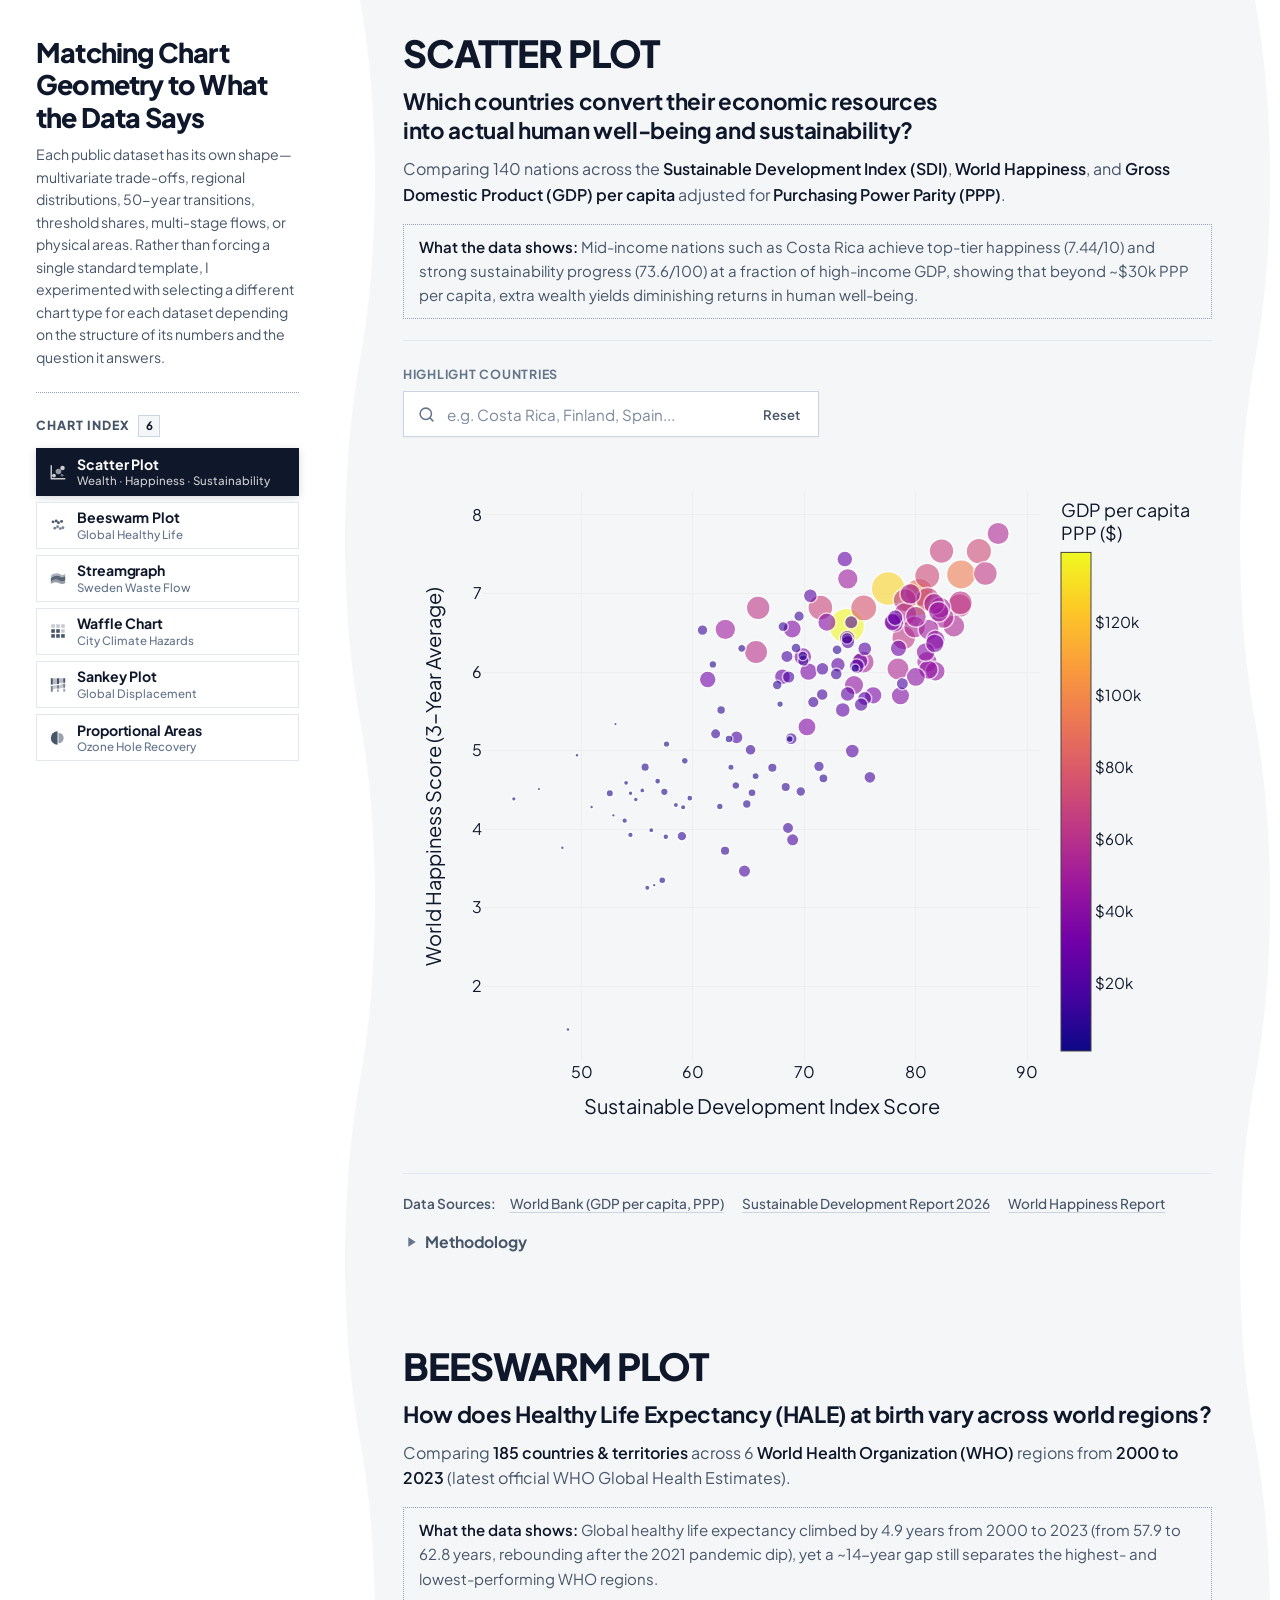
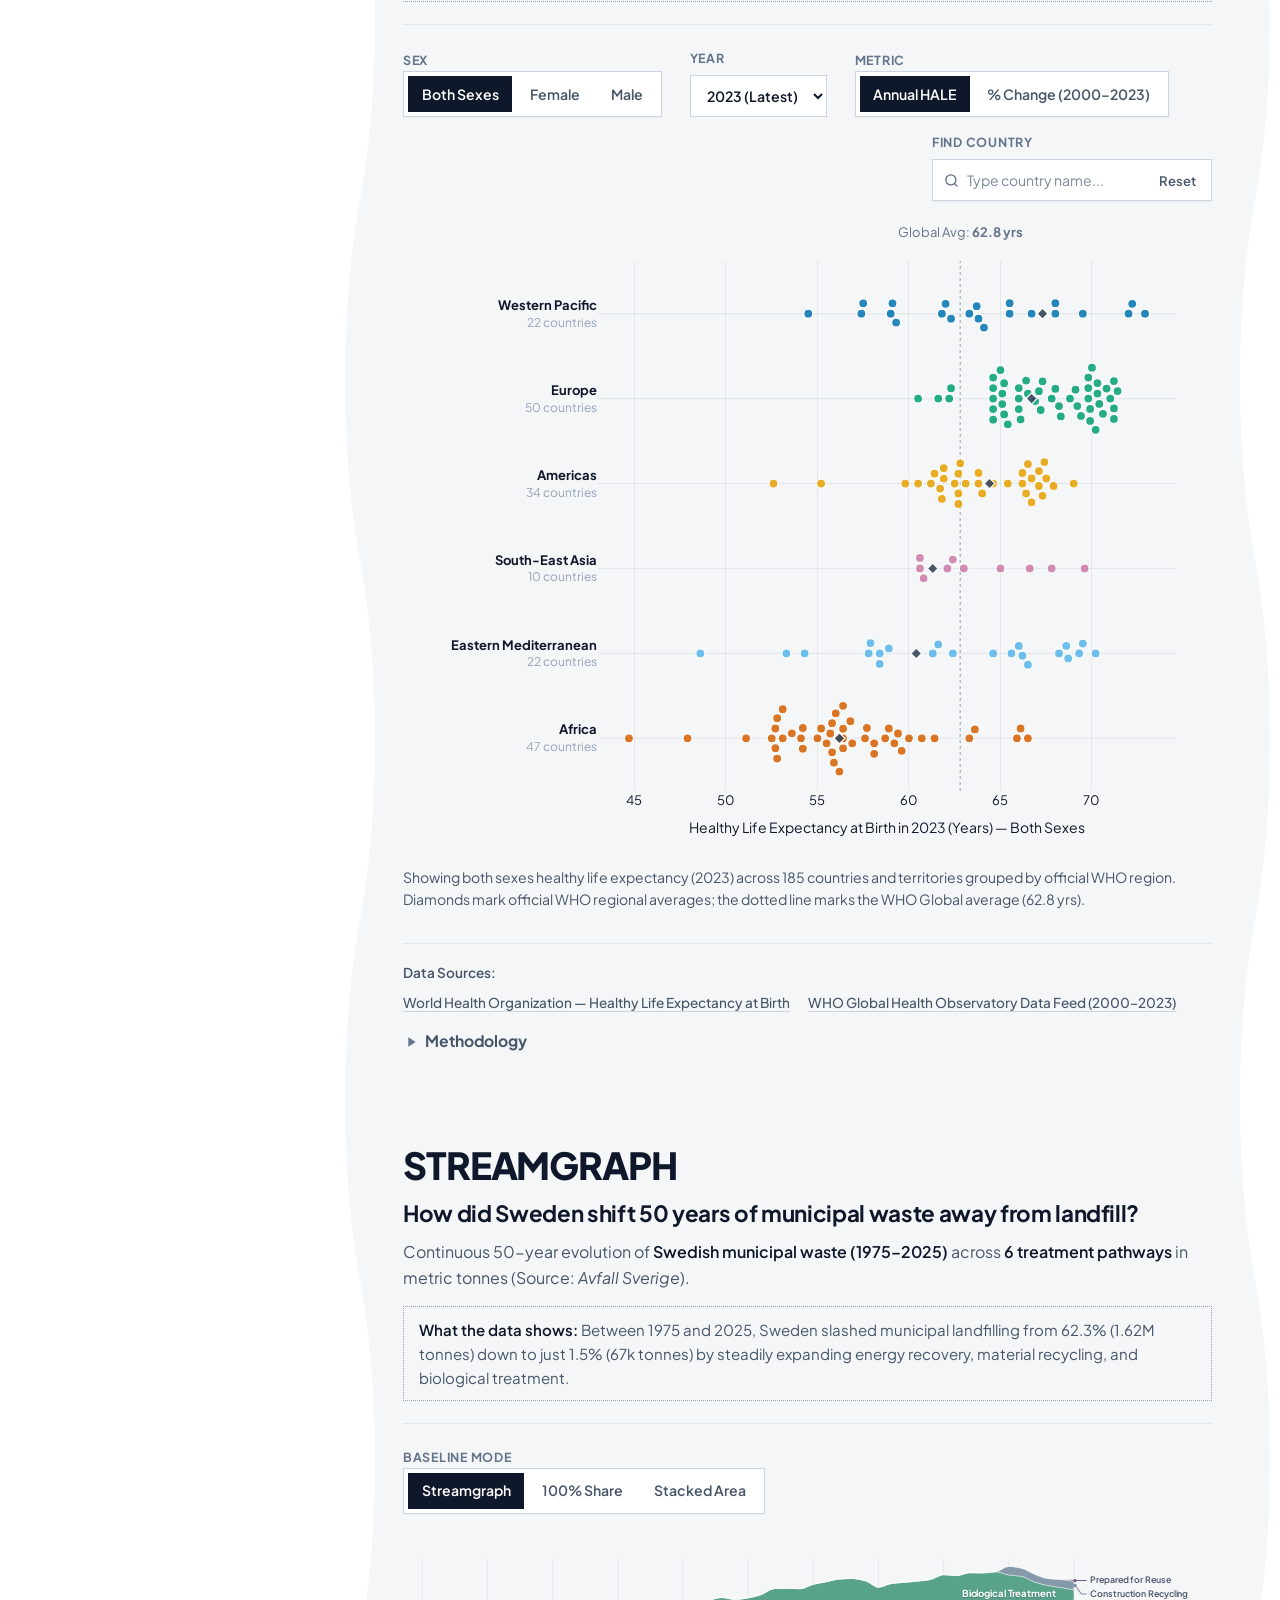
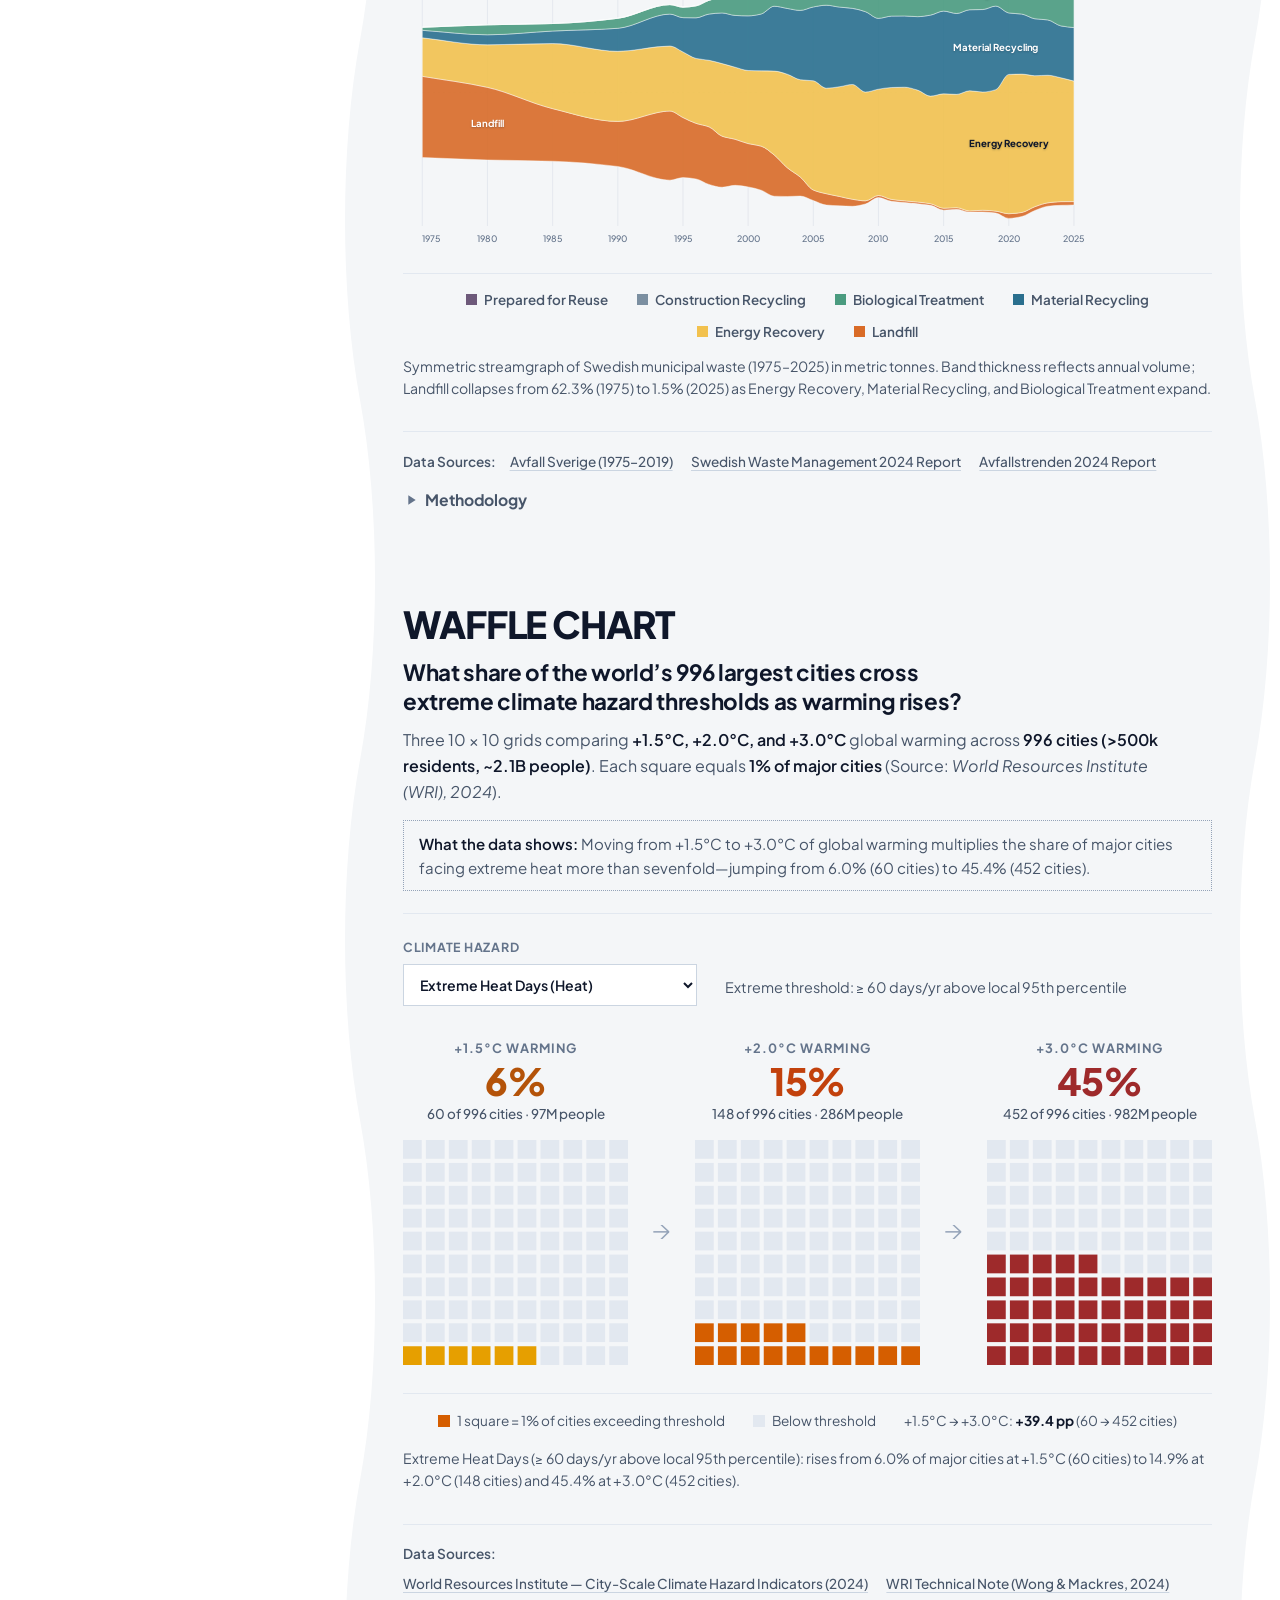
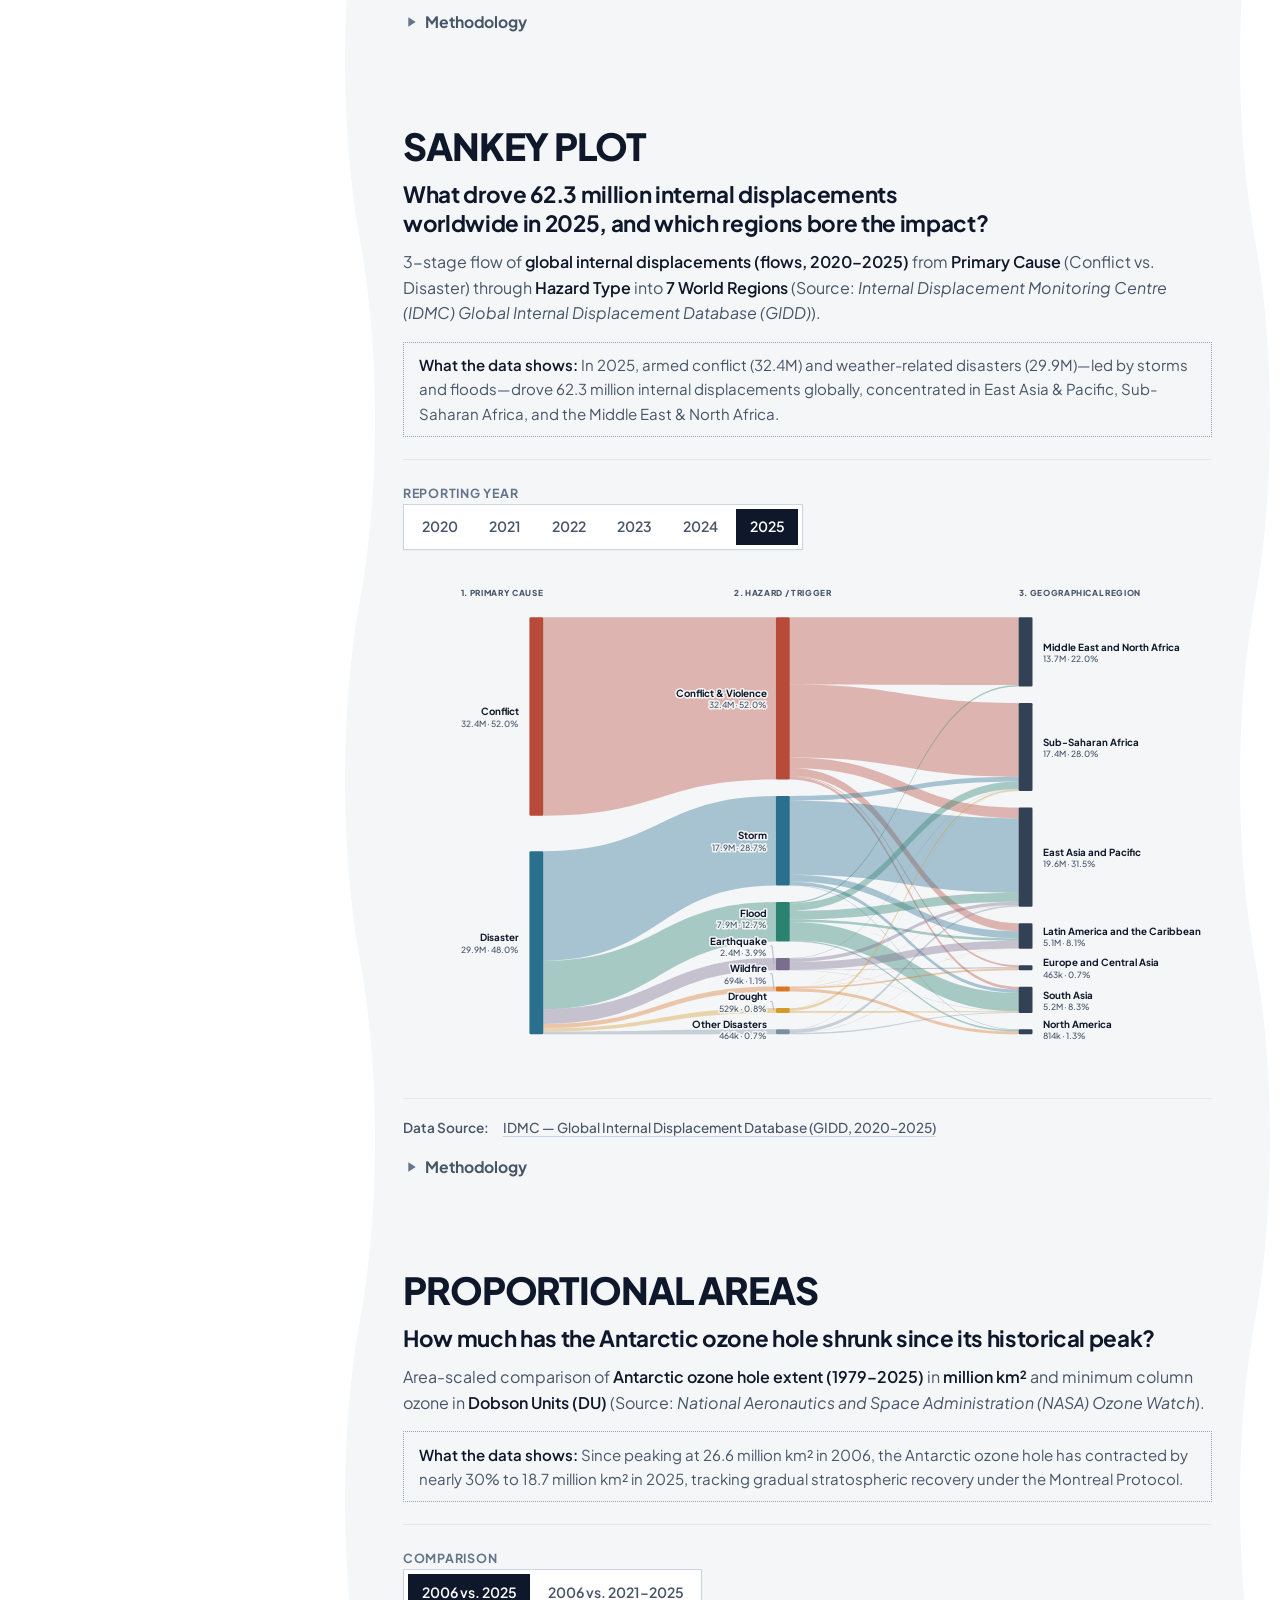
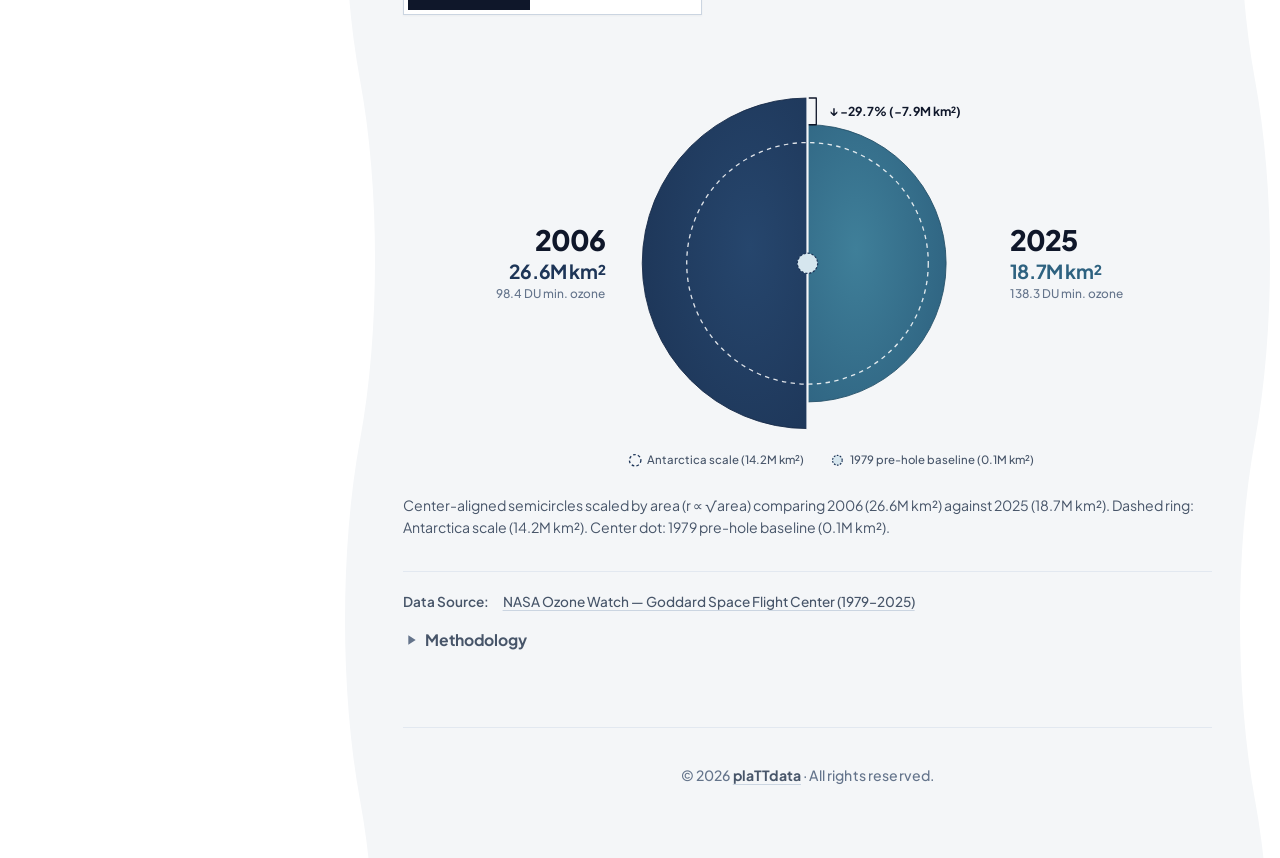
==== index.html @ e02571b3 "feat: move web app to repository root for https://plattdev.github.io/charts/ and add redirect" ====
<!DOCTYPE html>
<html lang="en">
<head>
  <meta charset="UTF-8">
  <meta name="viewport" content="width=device-width, initial-scale=1.0">
  <title>Chart examples · plaTTdata</title>
  <link rel="preconnect" href="https://fonts.googleapis.com">
  <link rel="preconnect" href="https://fonts.gstatic.com" crossorigin>
  <link href="https://fonts.googleapis.com/css2?family=Plus+Jakarta+Sans:wght@400;500;600;700;800&display=swap" rel="stylesheet">
  <link rel="stylesheet" href="styles.css?v=2026">

  <!-- Vendor (required only for Scatter & Beeswarm templates) -->
  <script src="https://cdn.plot.ly/plotly-2.35.2.min.js" defer></script>

  <!-- Shared visualization primitives (required by all 6 chart templates) -->
  <script src="chart-core.js?v=2026" defer></script>

  <!-- Standalone reusable chart templates (keep only the scripts you use) -->
  <script src="scatter.js?v=2026" defer></script>
  <script src="beeswarm.js?v=2026" defer></script>
  <script src="streamgraph.js?v=2026" defer></script>
  <script src="waffle.js?v=2026" defer></script>
  <script src="sankey.js?v=2026" defer></script>
  <script src="ozone.js?v=2026" defer></script>
  <script src="scrollspy.js?v=2026" defer></script>
</head>
<body>
  <div class="page-shell">
    <div class="left-rail">
      <header class="portfolio-header">
        <h1 class="portfolio-title">Matching Chart Geometry to What the Data Says</h1>
        <p class="portfolio-lead">
          Each public dataset has its own shape—multivariate trade-offs, regional distributions, 50-year transitions, threshold shares, multi-stage flows, or physical areas. Rather than forcing a single standard template, I experimented with selecting a different chart type for each dataset depending on the structure of its numbers and the question it answers.
        </p>
      </header>

      <div class="index-bar">
        <div class="index-brand">
          <span class="index-heading">Chart Index</span>
          <span class="index-count" aria-hidden="true">6</span>
        </div>

        <nav class="chart-index-nav" aria-label="Chart types">
          <ol class="chart-index-list">
            <li>
              <a class="chart-index-link" href="#scatter">
                <svg class="chart-index-icon" viewBox="0 0 20 20" width="18" height="18" fill="none" stroke="currentColor" stroke-width="1.6" aria-hidden="true">
                  <circle cx="5.5" cy="14" r="2.1" fill="currentColor" stroke="none"/>
                  <circle cx="10.5" cy="9.5" r="3.1" fill="currentColor" stroke="none" opacity="0.72"/>
                  <circle cx="15" cy="5.5" r="2.5" fill="currentColor" stroke="none"/>
                  <circle cx="14.5" cy="13.5" r="1.4" fill="currentColor" stroke="none" opacity="0.58"/>
                  <path d="M2.5 3v14.5H17.5" stroke-linecap="round" stroke-linejoin="round"/>
                </svg>
                <span class="chart-index-text">
                  <span class="chart-index-name">Scatter Plot</span>
                  <span class="chart-index-meta">Wealth · Happiness · Sustainability</span>
                </span>
              </a>
            </li>
            <li>
              <a class="chart-index-link" href="#beeswarm">
                <svg class="chart-index-icon" viewBox="0 0 20 20" width="18" height="18" fill="currentColor" aria-hidden="true">
                  <circle cx="4.5" cy="6.5" r="1.6"/>
                  <circle cx="8" cy="5.5" r="1.6"/>
                  <circle cx="10.5" cy="7.5" r="1.6"/>
                  <circle cx="14" cy="6" r="1.6"/>
                  <circle cx="6.5" cy="13.5" r="1.6" opacity="0.72"/>
                  <circle cx="9.5" cy="12" r="1.6" opacity="0.72"/>
                  <circle cx="12.5" cy="14" r="1.6" opacity="0.72"/>
                  <circle cx="15.5" cy="13" r="1.6" opacity="0.72"/>
                </svg>
                <span class="chart-index-text">
                  <span class="chart-index-name">Beeswarm Plot</span>
                  <span class="chart-index-meta">Global Healthy Life</span>
                </span>
              </a>
            </li>
            <li>
              <a class="chart-index-link" href="#streamgraph">
                <svg class="chart-index-icon" viewBox="0 0 20 20" width="18" height="18" fill="currentColor" aria-hidden="true">
                  <path d="M2 10.5C5.5 7 9.5 6.5 13 8.5C15.5 10 17 8.5 18 7.5V12.5C16.5 14 14 14.5 11.5 13C8.5 11 5 11.5 2 14Z" opacity="0.9"/>
                  <path d="M2 7.5C5.5 4.5 9.5 4 13 6C15.5 7.5 17 6 18 5V7.5C17 8.5 15.5 10 13 8.5C9.5 6.5 5.5 7 2 10.5Z" opacity="0.45"/>
                  <path d="M2 14C5 11.5 8.5 11 11.5 13C14 14.5 16.5 14 18 12.5V15.5C16 17 13.5 17 11 15.5C8 14 5 14.5 2 16.5Z" opacity="0.58"/>
                </svg>
                <span class="chart-index-text">
                  <span class="chart-index-name">Streamgraph</span>
                  <span class="chart-index-meta">Sweden Waste Flow</span>
                </span>
              </a>
            </li>
            <li>
              <a class="chart-index-link" href="#waffle">
                <svg class="chart-index-icon" viewBox="0 0 20 20" width="18" height="18" fill="currentColor" aria-hidden="true">
                  <rect x="2.5" y="2.5" width="4" height="4" opacity="0.3"/>
                  <rect x="8" y="2.5" width="4" height="4" opacity="0.3"/>
                  <rect x="13.5" y="2.5" width="4" height="4" opacity="0.3"/>
                  <rect x="2.5" y="8" width="4" height="4"/>
                  <rect x="8" y="8" width="4" height="4"/>
                  <rect x="13.5" y="8" width="4" height="4" opacity="0.3"/>
                  <rect x="2.5" y="13.5" width="4" height="4"/>
                  <rect x="8" y="13.5" width="4" height="4"/>
                  <rect x="13.5" y="13.5" width="4" height="4"/>
                </svg>
                <span class="chart-index-text">
                  <span class="chart-index-name">Waffle Chart</span>
                  <span class="chart-index-meta">City Climate Hazards</span>
                </span>
              </a>
            </li>
            <li>
              <a class="chart-index-link" href="#sankey">
                <svg class="chart-index-icon" viewBox="0 0 20 20" width="18" height="18" fill="currentColor" aria-hidden="true">
                  <rect x="2" y="2.5" width="2.2" height="7"/>
                  <rect x="2" y="11" width="2.2" height="6.5" opacity="0.72"/>
                  <rect x="8.9" y="2.5" width="2.2" height="6.5"/>
                  <rect x="8.9" y="10.2" width="2.2" height="3.8" opacity="0.72"/>
                  <rect x="8.9" y="15" width="2.2" height="2.5" opacity="0.5"/>
                  <rect x="15.8" y="2.5" width="2.2" height="5"/>
                  <rect x="15.8" y="8.5" width="2.2" height="4.5" opacity="0.72"/>
                  <rect x="15.8" y="14" width="2.2" height="3.5" opacity="0.5"/>
                  <path d="M4.2 2.5C6.5 2.5 6.5 2.5 8.9 2.5V9C6.5 9 6.5 9.5 4.2 9.5Z" opacity="0.38"/>
                  <path d="M4.2 11C6.5 11 6.5 10.2 8.9 10.2V14C6.5 14 6.5 14.8 4.2 14.8Z" opacity="0.32"/>
                  <path d="M11.1 2.5C13.5 2.5 13.5 2.5 15.8 2.5V7.5C13.5 7.5 13.5 8 11.1 8Z" opacity="0.38"/>
                  <path d="M11.1 10.2C13.5 10.2 13.5 8.5 15.8 8.5V13C13.5 13 13.5 14 11.1 14Z" opacity="0.32"/>
                </svg>
                <span class="chart-index-text">
                  <span class="chart-index-name">Sankey Plot</span>
                  <span class="chart-index-meta">Global Displacement</span>
                </span>
              </a>
            </li>
            <li>
              <a class="chart-index-link" href="#ozone">
                <svg class="chart-index-icon" viewBox="0 0 20 20" width="18" height="18" fill="currentColor" aria-hidden="true">
                  <path d="M9.5 2.5A7.5 7.5 0 0 0 9.5 17.5Z"/>
                  <path d="M10.5 4.2A5.8 5.8 0 0 1 10.5 15.8Z" opacity="0.55"/>
                </svg>
                <span class="chart-index-text">
                  <span class="chart-index-name">Proportional Areas</span>
                  <span class="chart-index-meta">Ozone Hole Recovery</span>
                </span>
              </a>
            </li>
          </ol>
        </nav>
      </div>
    </div>

    <div class="container">
      <main>
      <!-- ====================================================================
           TEMPLATE 1/6: BUBBLE SCATTER PLOT (scatter.js)
           Required DOM IDs: #bubble-plot, #country-filter-form, #country-search,
                             #country-list, #clear-search, #search-status
           ==================================================================== -->
      <section id="scatter" class="chart-section" aria-labelledby="scatter-title" tabindex="-1">
        <header class="section-header">
          <h2 id="scatter-title" class="page-title">SCATTER PLOT</h2>
          <p class="section-question">Which countries convert their economic resources into actual human well-being and sustainability?</p>
          <p class="page-subtitle">
            Comparing 140 nations across the <strong>Sustainable Development Index (SDI)</strong>, <strong>World Happiness</strong>, and <strong>Gross Domestic Product (GDP) per capita</strong> adjusted for <strong>Purchasing Power Parity (PPP)</strong>.
          </p>
          <p class="dataset-takeaway">
            <strong>What the data shows:</strong> Mid-income nations such as Costa Rica achieve top-tier happiness (7.44/10) and strong sustainability progress (73.6/100) at a fraction of high-income GDP, showing that beyond ~$30k PPP per capita, extra wealth yields diminishing returns in human well-being.
          </p>
        </header>

        <div class="chart-controls">
          <search class="control-group search-spotlight-area">
            <label for="country-search" class="control-legend">Highlight Countries</label>
            <form id="country-filter-form" class="filter-form" action="." method="GET">
              <div class="search-input-group">
                <span class="search-icon-slot" aria-hidden="true">
                  <svg width="17" height="17" viewBox="0 0 24 24" fill="none" stroke="currentColor" stroke-width="2.2" stroke-linecap="round" stroke-linejoin="round">
                    <circle cx="11" cy="11" r="8"></circle>
                    <line x1="21" y1="21" x2="16.65" y2="16.65"></line>
                  </svg>
                </span>
                <input
                  id="country-search"
                  name="countries"
                  class="search-input"
                  type="search"
                  list="country-list"
                  placeholder="e.g. Costa Rica, Finland, Spain..."
                  autocorrect="off"
                  autocapitalize="off"
                  spellcheck="false"
                  enterkeyhint="search"
                >
                <datalist id="country-list"></datalist>
                <button id="clear-search" class="btn-reset" type="button" aria-label="Reset highlight filter">
                  Reset
                </button>
              </div>
              <p id="search-status" class="visually-hidden" aria-live="polite"></p>
            </form>
          </search>
        </div>

        <figure class="viz-figure">
          <div
            id="bubble-plot"
            class="chart-canvas"
            role="img"
            aria-label="Bubble plot with Sustainable Development Index on the X-axis, World Happiness Score on the Y-axis, and bubble area and color proportional to Gross Domestic Product per capita adjusted for Purchasing Power Parity"
          ></div>
        </figure>

        <div class="chart-disclosures">
          <div class="sources-bar">
            <strong>Data Sources:</strong>
            <ul class="sources-list">
              <li>
                <a href="https://data.worldbank.org/indicator/NY.GDP.PCAP.CD" target="_blank" rel="noopener noreferrer">
                  World Bank (GDP per capita, PPP)
                </a>
              </li>
              <li>
                <a href="https://dashboards.sdgindex.org/downloads/" target="_blank" rel="noopener noreferrer">
                  Sustainable Development Report 2026
                </a>
              </li>
              <li>
                <a href="https://www.worldhappiness.report/data-sharing/" target="_blank" rel="noopener noreferrer">
                  World Happiness Report
                </a>
              </li>
            </ul>
          </div>

          <details class="notion-toggle">
            <summary class="notion-toggle-summary">
              <svg class="notion-toggle-triangle" viewBox="0 0 24 24" width="18" height="18" fill="currentColor" aria-hidden="true">
                <path d="M8 5v14l11-7z"/>
              </svg>
              <span class="section-heading">Methodology</span>
            </summary>

            <div class="notion-toggle-content">
              <div class="editorial-notes">
                <p>
                  Records are harmonized across 140 countries with complete coverage in all three international datasets. Subjective well-being uses the <em>World Happiness Report</em> Cantril ladder 3-year rolling average (2022–2024) to reduce annual survey sampling noise; sustainability uses the normalized <em>Sustainable Development Report</em> index across all 17 United Nations Sustainable Development Goals (UN SDGs); and economic output uses the latest available World Bank GDP per capita adjusted for PPP in constant 2021 international dollars, with marker radii scaled by square root (<code>r ∝ √GDP</code>) so circle area remains proportional to wealth.
                </p>
              </div>
            </div>
          </details>
        </div>
      </section>

      <!-- ====================================================================
           TEMPLATE 2/6: GROUPED BEESWARM PLOT (beeswarm.js)
           Required DOM IDs: #beeswarm-plot, #beeswarm-year-group, #beeswarm-year,
                             #beeswarm-filter-form, #beeswarm-search, #beeswarm-country-list,
                             #beeswarm-clear-search, #beeswarm-caption, #beeswarm-status
           ==================================================================== -->
      <section id="beeswarm" class="chart-section" aria-labelledby="beeswarm-title" tabindex="-1">
        <header class="section-header">
          <h2 id="beeswarm-title" class="page-title">BEESWARM PLOT</h2>
          <p class="section-question">
            How does Healthy Life Expectancy (HALE) at birth vary across world regions?
          </p>
          <p class="page-subtitle">
            Comparing <strong>185 countries &amp; territories</strong> across 6 <strong>World Health Organization (WHO)</strong> regions from <strong>2000 to 2023</strong> (latest official WHO Global Health Estimates).
          </p>
          <p class="dataset-takeaway">
            <strong>What the data shows:</strong> Global healthy life expectancy climbed by 4.9 years from 2000 to 2023 (from 57.9 to 62.8 years, rebounding after the 2021 pandemic dip), yet a ~14-year gap still separates the highest- and lowest-performing WHO regions.
          </p>
        </header>

        <div class="chart-controls">
          <fieldset class="control-group">
            <legend class="control-legend">Sex</legend>
            <div class="segmented-control">
              <label class="segmented-option">
                <input type="radio" name="hale-sex" value="total" checked>
                <span>Both Sexes</span>
              </label>
              <label class="segmented-option">
                <input type="radio" name="hale-sex" value="female">
                <span>Female</span>
              </label>
              <label class="segmented-option">
                <input type="radio" name="hale-sex" value="male">
                <span>Male</span>
              </label>
            </div>
          </fieldset>

          <div id="beeswarm-year-group" class="control-group">
            <label for="beeswarm-year" class="control-legend">Year</label>
            <select id="beeswarm-year" class="chart-select"></select>
          </div>

          <fieldset class="control-group">
            <legend class="control-legend">Metric</legend>
            <div class="segmented-control">
              <label class="segmented-option">
                <input type="radio" name="hale-metric" value="year" checked>
                <span>Annual HALE</span>
              </label>
              <label class="segmented-option">
                <input type="radio" name="hale-metric" value="pct">
                <span>% Change (2000–2023)</span>
              </label>
            </div>
          </fieldset>

          <div class="control-group beeswarm-search-group">
            <label for="beeswarm-search" class="control-legend">Find Country</label>
            <form id="beeswarm-filter-form" class="filter-form" action="." method="GET">
              <div class="search-input-group">
                <span class="search-icon-slot" aria-hidden="true">
                  <svg width="15" height="15" viewBox="0 0 24 24" fill="none" stroke="currentColor" stroke-width="2.2" stroke-linecap="round" stroke-linejoin="round">
                    <circle cx="11" cy="11" r="8"></circle>
                    <line x1="21" y1="21" x2="16.65" y2="16.65"></line>
                  </svg>
                </span>
                <input
                  id="beeswarm-search"
                  name="hale-countries"
                  class="search-input"
                  type="search"
                  list="beeswarm-country-list"
                  placeholder="Type country name..."
                  autocorrect="off"
                  autocapitalize="off"
                  spellcheck="false"
                  enterkeyhint="search"
                >
                <datalist id="beeswarm-country-list"></datalist>
                <button id="beeswarm-clear-search" class="btn-reset" type="button" aria-label="Reset beeswarm highlight filter">
                  Reset
                </button>
              </div>
            </form>
          </div>
        </div>

        <figure class="viz-figure">
          <div
            id="beeswarm-plot"
            class="chart-canvas chart-canvas--beeswarm"
            role="img"
            aria-label="Beeswarm plot of Healthy Life Expectancy at birth grouped across 6 World Health Organization regions"
            aria-describedby="beeswarm-caption"
          ></div>
          <figcaption id="beeswarm-caption" class="viz-caption">
            Showing both sexes healthy life expectancy (2023) across 185 countries and territories grouped by official WHO region. Diamonds mark regional averages; the dotted line marks the WHO Global average.
          </figcaption>
        </figure>

        <p id="beeswarm-status" class="visually-hidden" aria-live="polite"></p>

        <div class="chart-disclosures">
          <div class="sources-bar">
            <strong>Data Sources:</strong>
            <ul class="sources-list">
              <li>
                <a href="https://data.who.int/indicators/i/C64284D" target="_blank" rel="noopener noreferrer">
                  World Health Organization — Healthy Life Expectancy at Birth
                </a>
              </li>
              <li>
                <a href="https://ghoapi.azureedge.net/api/WHOSIS_000002" target="_blank" rel="noopener noreferrer">
                  WHO Global Health Observatory Data Feed (2000–2023)
                </a>
              </li>
            </ul>
          </div>

          <details class="notion-toggle">
            <summary class="notion-toggle-summary">
              <svg class="notion-toggle-triangle" viewBox="0 0 24 24" width="18" height="18" fill="currentColor" aria-hidden="true">
                <path d="M8 5v14l11-7z"/>
              </svg>
              <span class="section-heading">Methodology</span>
            </summary>

            <div class="notion-toggle-content">
              <div class="editorial-notes">
                <p>
                  HALE at birth is estimated via the WHO Global Health Estimates Sullivan method, combining standard abridged life tables with age- and sex-specific disability prevalence weights from the Global Burden of Disease study across 185 member states (2000–2023). Regional diamonds reflect official WHO population-weighted aggregates, while country dots retain exact values and resolve density collisions via deterministic circle-tangent packing.
                </p>
              </div>
            </div>
          </details>
        </div>
      </section>

      <!-- ====================================================================
           TEMPLATE 3/6: MONOTONE CUBIC STREAMGRAPH (streamgraph.js)
           Required DOM IDs: #streamgraph-plot, #streamgraph-caption,
                             #streamgraph-status
           ==================================================================== -->
      <section id="streamgraph" class="chart-section" aria-labelledby="streamgraph-title" tabindex="-1">
        <header class="section-header">
          <h2 id="streamgraph-title" class="page-title">STREAMGRAPH</h2>
          <p class="section-question">
            How did Sweden shift 50 years of municipal waste away from landfill?
          </p>
          <p class="page-subtitle">
            Continuous 50-year evolution of <strong>Swedish municipal waste (1975–2025)</strong> across <strong>6 treatment pathways</strong> in metric tonnes (Source: <cite>Avfall Sverige</cite>).
          </p>
          <p class="dataset-takeaway">
            <strong>What the data shows:</strong> Between 1975 and 2025, Sweden slashed municipal landfilling from 62.3% (1.62M tonnes) down to just 1.5% (67k tonnes) by steadily expanding energy recovery, material recycling, and biological treatment.
          </p>
        </header>

        <div class="chart-controls">
          <fieldset class="control-group">
            <legend class="control-legend">Baseline Mode</legend>
            <div class="segmented-control">
              <label class="segmented-option">
                <input type="radio" name="stream-mode" value="stream" checked>
                <span>Streamgraph</span>
              </label>
              <label class="segmented-option">
                <input type="radio" name="stream-mode" value="share">
                <span>100% Share</span>
              </label>
              <label class="segmented-option">
                <input type="radio" name="stream-mode" value="area">
                <span>Stacked Area</span>
              </label>
            </div>
          </fieldset>
        </div>

        <figure class="viz-figure">
          <div id="streamgraph-plot" class="streamgraph-canvas"></div>
          <figcaption id="streamgraph-caption" class="viz-caption">
            Symmetric streamgraph of Swedish municipal waste (1975–2025) in metric tonnes. Band thickness reflects annual volume; Landfill collapses from 62.3% (1975) to 1.5% (2025) as Energy Recovery, Material Recycling, and Biological Treatment expand.
          </figcaption>
        </figure>

        <p id="streamgraph-status" class="visually-hidden" aria-live="polite"></p>

        <div class="chart-disclosures">
          <div class="sources-bar">
            <strong>Data Sources:</strong>
            <ul class="sources-list">
              <li>
                <a href="https://www.avfallsverige.se/in-english/" target="_blank" rel="noopener noreferrer">
                  Avfall Sverige (1975–2019)
                </a>
              </li>
              <li>
                <a href="https://www.avfallsverige.se/media/ca2fijue/swedish-waste-management-2024.pdf" target="_blank" rel="noopener noreferrer">
                  Swedish Waste Management 2024 Report
                </a>
              </li>
              <li>
                <a href="https://www.avfallsverige.se/media/bigjrvsu/avfallstrenden_a4_2024.pdf" target="_blank" rel="noopener noreferrer">
                  Avfallstrenden 2024 Report
                </a>
              </li>
            </ul>
          </div>

          <details class="notion-toggle">
            <summary class="notion-toggle-summary">
              <svg class="notion-toggle-triangle" viewBox="0 0 24 24" width="18" height="18" fill="currentColor" aria-hidden="true">
                <path d="M8 5v14l11-7z"/>
              </svg>
              <span class="section-heading">Methodology</span>
            </summary>

            <div class="notion-toggle-content">
              <div class="editorial-notes">
                <p>
                  Historical records from <em>Avfall Sverige</em> (1975–2025) are harmonized in metric tonnes across six standardized municipal waste treatment categories, combining five-year benchmark intervals prior to 1995 with annual series thereafter. Stacked series are computed under centered silhouette, 100% proportional, or zero-baseline geometry and interpolated with Fritsch–Carlson monotone cubic splines to prevent artificial curve overshoots between observations.
                </p>
              </div>
            </div>
          </details>
        </div>
      </section>

      <!-- ====================================================================
           TEMPLATE 4/6: MULTI-SCENARIO 10x10 WAFFLE CHART (waffle.js)
           Required DOM IDs: #waffle-plot, #waffle-hazard-select,
                             #waffle-threshold-note, #waffle-caption,
                             #waffle-status
           ==================================================================== -->
      <section id="waffle" class="chart-section" aria-labelledby="waffle-title" tabindex="-1">
        <header class="section-header">
          <h2 id="waffle-title" class="page-title">WAFFLE CHART</h2>
          <p class="section-question">
            What share of the world’s 996 largest cities cross extreme climate hazard thresholds as warming rises?
          </p>
          <p class="page-subtitle">
            Three 10 × 10 grids comparing <strong>+1.5°C, +2.0°C, and +3.0°C</strong> global warming across <strong>996 cities (&gt;500k residents, ~2.1B people)</strong>. Each square equals <strong>1% of major cities</strong> (Source: <cite>World Resources Institute (WRI), 2024</cite>).
          </p>
          <p class="dataset-takeaway">
            <strong>What the data shows:</strong> Moving from +1.5°C to +3.0°C of global warming multiplies the share of major cities facing extreme heat more than sevenfold—jumping from 6.0% (60 cities) to 45.4% (452 cities).
          </p>
        </header>

        <div class="chart-controls">
          <div class="control-group">
            <label for="waffle-hazard-select" class="control-legend">Climate Hazard</label>
            <select id="waffle-hazard-select" class="chart-select"></select>
          </div>
          <p id="waffle-threshold-note" class="waffle-threshold-note">
            Extreme threshold: ≥ 60 days/yr above local 95th percentile
          </p>
        </div>

        <figure class="viz-figure">
          <div id="waffle-plot" class="waffle-canvas"></div>
          <figcaption id="waffle-caption" class="viz-caption">
            Extreme Heat Days (≥ 60 days/yr above local 95th percentile): rises from 6.0% of major cities at +1.5°C (60 cities) to 14.9% at +2.0°C (148 cities) and 45.4% at +3.0°C (452 cities).
          </figcaption>
        </figure>

        <p id="waffle-status" class="visually-hidden" aria-live="polite"></p>

        <div class="chart-disclosures">
          <div class="sources-bar">
            <strong>Data Sources:</strong>
            <ul class="sources-list">
              <li>
                <a href="https://datasets.wri.org/dataset/city-scale-climate-hazard-indicators-warming-scenarios" target="_blank" rel="noopener noreferrer">
                  World Resources Institute — City-Scale Climate Hazard Indicators (2024)
                </a>
              </li>
              <li>
                <a href="https://doi.org/10.46830/writn.23.00154" target="_blank" rel="noopener noreferrer">
                  WRI Technical Note (Wong &amp; Mackres, 2024)
                </a>
              </li>
            </ul>
          </div>

          <details class="notion-toggle">
            <summary class="notion-toggle-summary">
              <svg class="notion-toggle-triangle" viewBox="0 0 24 24" width="18" height="18" fill="currentColor" aria-hidden="true">
                <path d="M8 5v14l11-7z"/>
              </svg>
              <span class="section-heading">Methodology</span>
            </summary>

            <div class="notion-toggle-content">
              <div class="editorial-notes">
                <p>
                  Covers all 996 urban centers exceeding 500,000 inhabitants in the Global Human Settlement Layer (GHSL) Urban Centre Database. Following WRI’s Technical Note methodology, indicator projections use each city’s top-ranked bias-adjusted model from the National Aeronautics and Space Administration Earth Exchange Global Daily Downscaled Projections for the Coupled Model Intercomparison Project Phase 6 (NEX-GDDP-CMIP6, <code>model_rank = 1</code>), calibrated against the European Centre for Medium-Range Weather Forecasts Reanalysis v5 (ERA5), evaluated over 10-year windows centered on +1.5°C, +2.0°C, and +3.0°C above preindustrial (1880–1900) temperatures.
                </p>
              </div>
            </div>
          </details>
        </div>
      </section>

      <!-- ====================================================================
           TEMPLATE 5/6: 3-STAGE BARYCENTER SANKEY DIAGRAM (sankey.js)
           Required DOM IDs: #sankey-plot, #sankey-status
           ==================================================================== -->
      <section id="sankey" class="chart-section" aria-labelledby="sankey-title" tabindex="-1">
        <header class="section-header">
          <h2 id="sankey-title" class="page-title">SANKEY PLOT</h2>
          <p class="section-question">
            What drove 62.3 million internal displacements worldwide in 2025, and which regions bore the impact?
          </p>
          <p class="page-subtitle">
            3-stage flow of <strong>global internal displacements (flows, 2020–2025)</strong> from <strong>Primary Cause</strong> (Conflict vs. Disaster) through <strong>Hazard Type</strong> into <strong>7 World Regions</strong> (Source: <cite>Internal Displacement Monitoring Centre (IDMC) Global Internal Displacement Database (GIDD)</cite>).
          </p>
          <p class="dataset-takeaway">
            <strong>What the data shows:</strong> In 2025, armed conflict (32.4M) and weather-related disasters (29.9M)—led by storms and floods—drove 62.3 million internal displacements globally, concentrated in East Asia &amp; Pacific, Sub-Saharan Africa, and the Middle East &amp; North Africa.
          </p>
        </header>

        <div class="chart-controls">
          <fieldset class="control-group">
            <legend class="control-legend">Reporting Year</legend>
            <div class="segmented-control">
              <label class="segmented-option">
                <input type="radio" name="sankey-year" value="2020">
                <span>2020</span>
              </label>
              <label class="segmented-option">
                <input type="radio" name="sankey-year" value="2021">
                <span>2021</span>
              </label>
              <label class="segmented-option">
                <input type="radio" name="sankey-year" value="2022">
                <span>2022</span>
              </label>
              <label class="segmented-option">
                <input type="radio" name="sankey-year" value="2023">
                <span>2023</span>
              </label>
              <label class="segmented-option">
                <input type="radio" name="sankey-year" value="2024">
                <span>2024</span>
              </label>
              <label class="segmented-option">
                <input type="radio" name="sankey-year" value="2025" checked>
                <span>2025</span>
              </label>
            </div>
          </fieldset>
        </div>

        <figure class="viz-figure">
          <div id="sankey-plot" class="sankey-canvas"></div>
        </figure>

        <p id="sankey-status" class="visually-hidden" aria-live="polite"></p>

        <div class="chart-disclosures">
          <div class="sources-bar">
            <strong>Data Source:</strong>
            <ul class="sources-list">
              <li>
                <a href="https://www.internal-displacement.org/database/displacement-data/" target="_blank" rel="noopener noreferrer">
                  IDMC — Global Internal Displacement Database (GIDD, 2020–2025)
                </a>
              </li>
            </ul>
          </div>

          <details class="notion-toggle">
            <summary class="notion-toggle-summary">
              <svg class="notion-toggle-triangle" viewBox="0 0 24 24" width="18" height="18" fill="currentColor" aria-hidden="true">
                <path d="M8 5v14l11-7z"/>
              </svg>
              <span class="section-heading">Methodology</span>
            </summary>

            <div class="notion-toggle-content">
              <div class="editorial-notes">
                <p>
                  Aggregates annual event-level <em>internal displacement flows</em> (movements recorded January 1 – December 31) from the IDMC GIDD rather than year-end Internally Displaced Persons (IDP) stocks, preserving event attribution to specific triggers. Conflict records without a natural hazard code are mapped to an explicit Stage 2 <em>Conflict &amp; Violence</em> node to conserve 100% of volume across all three stages; minor natural triggers beyond the top five hazards are grouped into <em>Other Disasters</em>; and Stage 3 destination regions are ordered by weighted source barycenter to minimize ribbon crossings.
                </p>
              </div>
            </div>
          </details>
        </div>
      </section>

      <!-- ====================================================================
           TEMPLATE 6/6: PROPORTIONAL AREAS SEMICIRCLES (ozone.js)
           Required DOM IDs: #ozone-plot, #ozone-caption, #ozone-status
           ==================================================================== -->
      <section id="ozone" class="chart-section" aria-labelledby="ozone-title" tabindex="-1">
        <header class="section-header">
          <h2 id="ozone-title" class="page-title">PROPORTIONAL AREAS</h2>
          <p class="section-question">
            How much has the Antarctic ozone hole shrunk since its historical peak?
          </p>
          <p class="page-subtitle">
            Area-scaled comparison of <strong>Antarctic ozone hole extent (1979–2025)</strong> in <strong>million km²</strong> and minimum column ozone in <strong>Dobson Units (DU)</strong> (Source: <cite>National Aeronautics and Space Administration (NASA) Ozone Watch</cite>).
          </p>
          <p class="dataset-takeaway">
            <strong>What the data shows:</strong> Since peaking at 26.6 million km² in 2006, the Antarctic ozone hole has contracted by nearly 30% to 18.7 million km² in 2025, tracking gradual stratospheric recovery under the Montreal Protocol.
          </p>
        </header>

        <div class="chart-controls">
          <fieldset class="control-group">
            <legend class="control-legend">Comparison</legend>
            <div class="segmented-control">
              <label class="segmented-option">
                <input type="radio" name="ozone-mode" value="peak-vs-2025" checked>
                <span>2006 vs. 2025</span>
              </label>
              <label class="segmented-option">
                <input type="radio" name="ozone-mode" value="peak-vs-5yr">
                <span>2006 vs. 2021–2025</span>
              </label>
            </div>
          </fieldset>
        </div>

        <figure class="viz-figure">
          <div id="ozone-plot" class="ozone-canvas"></div>
          <figcaption id="ozone-caption" class="viz-caption">
            Center-aligned semicircles scaled by area (r ∝ √area) comparing 2006 (26.6M km²) against 2025 (18.7M km²). Dashed ring: Antarctica (14.2M km²). Center dot: 1979 pre-hole baseline (0.1M km²).
          </figcaption>
        </figure>

        <p id="ozone-status" class="visually-hidden" aria-live="polite"></p>

        <div class="chart-disclosures">
          <div class="sources-bar">
            <strong>Data Source:</strong>
            <ul class="sources-list">
              <li>
                <a href="https://ozonewatch.gsfc.nasa.gov/" target="_blank" rel="noopener noreferrer">
                  NASA Ozone Watch — Goddard Space Flight Center (1979–2025)
                </a>
              </li>
            </ul>
          </div>

          <details class="notion-toggle">
            <summary class="notion-toggle-summary">
              <svg class="notion-toggle-triangle" viewBox="0 0 24 24" width="18" height="18" fill="currentColor" aria-hidden="true">
                <path d="M8 5v14l11-7z"/>
              </svg>
              <span class="section-heading">Methodology</span>
            </summary>

            <div class="notion-toggle-content">
              <div class="editorial-notes">
                <p>
                  Annual values derive from NASA Goddard Space Flight Center satellite total-column ozone observations across the Total Ozone Mapping Spectrometer (TOMS), Ozone Monitoring Instrument (OMI), and Ozone Mapping and Profiler Suite (OMPS) missions (1979–2025). Following NASA Ozone Watch seasonal windows, annual hole extent averages daily areas falling below <code>220 DU</code> between September 7 and October 13, while minimum column ozone averages daily lows from September 21 to October 16. Semicircle radii are computed as <code>r = R<sub>max</sub> × √(A / A<sub>max</sub>)</code> so rendered surface area scales linearly with square kilometers.
                </p>
              </div>
            </div>
          </details>
        </div>
      </section>
    </main>

    <footer class="site-footer">
      <p class="site-footer-copyright">
        © 2026 <a href="https://portfolio-plattdata.vercel.app/" target="_blank" rel="noopener noreferrer" class="site-footer-link"><strong>plaTTdata</strong></a> · All rights reserved.
      </p>
    </footer>
    </div>
  </div>
</body>
</html>
---- styles.css ----
/* ============================================================================
 * plaTTdata — Reusable Open-Data Visualization Stylesheet (Nov 2026)
 * Organized with explicit CSS Cascade Layers (@layer) so individual chart
 * templates can be copied cleanly into future projects without specificity wars.
 * ============================================================================ */

@layer tokens, reset, layout, components, charts, utilities;

/* --------------------------------------------------------------------------
 * 1. Design Tokens
 * -------------------------------------------------------------------------- */
@layer tokens {
  :root {
    --bg-page: #ffffff;
    --surface-gray: #f4f6f8;
    --text: #0f172a;
    --text-secondary: #475569;
    --muted: #64748b;
    --border: #cbd5e1;
    --border-subtle: #e2e8f0;
    --border-dotted: #94a3b8;
    --focus-ring: #334155;
    --font-sans: "National 2", "National", "Plus Jakarta Sans", system-ui, -apple-system, BlinkMacSystemFont, "Segoe UI", Roboto, sans-serif;
  }
}

/* --------------------------------------------------------------------------
 * 2. Reset & Base Typography
 * -------------------------------------------------------------------------- */
@layer reset {
  *,
  *::before,
  *::after {
    box-sizing: border-box;
  }

  @media (prefers-reduced-motion: no-preference) {
    html {
      scroll-behavior: smooth;
    }
  }

  body {
    font-family: var(--font-sans);
    background-color: var(--bg-page);
    color: var(--text);
    margin: 0;
    padding: 0;
    line-height: 1.6;
    min-height: 100vh;
  }
}

/* --------------------------------------------------------------------------
 * 3. Page Shell (Fixed White Left Rail + Sinusoidal Gray Canvas + Footer)
 * -------------------------------------------------------------------------- */
@layer layout {
  .page-shell {
    display: grid;
    grid-template-columns: minmax(275px, 335px) minmax(0, 1fr);
    align-items: start;
    width: 100%;
    max-width: 1780px;
    margin-inline: auto;
    background-color: var(--bg-page);
  }

  .left-rail {
    position: sticky;
    inset-block-start: 0;
    min-block-size: 100dvh;
    max-block-size: 100dvh;
    overflow-y: auto;
    overscroll-behavior: contain;
    background-color: var(--bg-page);
    padding-block: 2.25rem 2rem;
    padding-inline: 2.25rem;
    display: flex;
    flex-direction: column;
    justify-content: flex-start;
    align-items: stretch;
    gap: 1.5rem;
  }

  .portfolio-header {
    text-align: start;
    max-inline-size: 100%;
  }

  .portfolio-title {
    font-family: var(--font-sans);
    font-size: clamp(1.35rem, 1.1rem + 0.75vw, 1.68rem);
    font-weight: 800;
    letter-spacing: -0.03em;
    line-height: 1.2;
    color: var(--text);
    margin-block: 0 0.65rem;
    text-wrap: balance;
  }

  .portfolio-lead {
    font-size: 0.88rem;
    line-height: 1.6;
    color: var(--text-secondary);
    margin: 0;
    text-wrap: pretty;
  }

  /* Main gray chart column with sinusoidal lateral edges (720px wavelength) */
  .container {
    min-inline-size: 0;
    width: 100%;
    min-height: 100vh;
    padding-block: 2rem 4rem;
    padding-inline: 4.25rem;
    background-image:
      url("data:image/svg+xml,%3Csvg%20xmlns%3D%22http%3A//www.w3.org/2000/svg%22%20viewBox%3D%220%200%2050%20720%22%20width%3D%2250%22%20height%3D%22720%22%3E%3Cpath%20d%3D%22M%2025%2C0%20C%2045%2C108%2045%2C252%2025%2C360%20C%205%2C468%205%2C612%2025%2C720%20L%2050%2C720%20L%2050%2C0%20Z%22%20fill%3D%22%23f4f6f8%22/%3E%3C/svg%3E"),
      url("data:image/svg+xml,%3Csvg%20xmlns%3D%22http%3A//www.w3.org/2000/svg%22%20viewBox%3D%220%200%2050%20720%22%20width%3D%2250%22%20height%3D%22720%22%3E%3Cpath%20d%3D%22M%2025%2C0%20C%2045%2C108%2045%2C252%2025%2C360%20C%205%2C468%205%2C612%2025%2C720%20L%200%2C720%20L%200%2C0%20Z%22%20fill%3D%22%23f4f6f8%22/%3E%3C/svg%3E"),
      linear-gradient(var(--surface-gray), var(--surface-gray));
    background-repeat: repeat-y, repeat-y, no-repeat;
    background-position: left top, right top, center top;
    background-size: 50px 720px, 50px 720px, calc(100% - 98px) 100%;
  }

  /* Vertical Chart Index in White Left Rail with CSS Scrollspy */
  .index-bar {
    width: 100%;
    padding-block-start: 1.35rem;
    border-block-start: 1px dotted var(--border-dotted);
    display: flex;
    flex-direction: column;
    align-items: stretch;
    gap: 0.7rem;
  }

  .index-brand {
    display: inline-flex;
    align-items: center;
    justify-content: flex-start;
    gap: 0.5rem;
  }

  .index-heading {
    margin: 0;
    font-size: 0.78rem;
    font-weight: 800;
    text-transform: uppercase;
    letter-spacing: 0.08em;
    color: var(--text-secondary);
  }

  .index-count {
    display: inline-flex;
    align-items: center;
    justify-content: center;
    min-inline-size: 1.4rem;
    block-size: 1.4rem;
    padding-inline: 0.35rem;
    background-color: var(--surface-gray);
    border: 1px solid var(--border);
    font-size: 0.72rem;
    font-weight: 700;
    color: var(--text);
  }

  .chart-index-nav {
    scroll-target-group: auto;
    width: 100%;
  }

  .chart-index-list {
    list-style: none;
    margin: 0;
    padding: 0;
    display: flex;
    flex-direction: column;
    gap: 0.38rem;
  }

  .chart-index-link {
    display: flex;
    align-items: center;
    gap: 0.65rem;
    width: 100%;
    min-block-size: 42px;
    padding-block: 0.4rem;
    padding-inline: 0.75rem;
    border: 1px solid var(--border-subtle);
    background-color: #ffffff;
    color: var(--text);
    text-decoration: none;
    transition: background-color 0.15s ease, border-color 0.15s ease, color 0.15s ease, box-shadow 0.15s ease;
  }

  .chart-index-link:hover {
    background-color: #f8fafc;
    border-color: var(--border);
  }

  .chart-index-icon {
    flex-shrink: 0;
    color: var(--text-secondary);
    transition: color 0.15s ease;
  }

  .chart-index-text {
    display: flex;
    flex-direction: column;
    line-height: 1.2;
  }

  .chart-index-name {
    font-size: 0.88rem;
    font-weight: 700;
    letter-spacing: -0.01em;
  }

  .chart-index-meta {
    font-size: 0.72rem;
    font-weight: 500;
    color: var(--muted);
    margin-block-start: 0.1rem;
  }

  .chart-index-link:is(:target-current, .target-current) {
    background-color: var(--text);
    border-color: var(--text);
    color: #ffffff;
    box-shadow: 0 2px 8px rgba(15, 23, 42, 0.16);
  }

  .chart-index-link:is(:target-current, .target-current) .chart-index-icon,
  .chart-index-link:is(:target-current, .target-current) .chart-index-meta {
    color: rgba(255, 255, 255, 0.78);
  }

  .chart-index-link:focus-visible {
    outline: 3px solid var(--focus-ring);
    outline-offset: 2px;
  }

  .site-footer {
    margin-block-start: 4.5rem;
    padding-block: 2.25rem 0.5rem;
    border-top: 1px solid var(--border-subtle);
    text-align: center;
  }

  .site-footer-copyright {
    margin: 0;
    font-size: 0.88rem;
    font-weight: 500;
    color: var(--muted);
    letter-spacing: 0.01em;
  }

  .site-footer-copyright strong {
    font-weight: 700;
    color: var(--text-secondary);
  }

  .site-footer-link {
    color: var(--text);
    text-decoration: underline;
    text-decoration-color: var(--border);
    text-decoration-thickness: 1px;
    text-underline-offset: 3px;
    transition: color 0.15s ease, text-decoration-color 0.15s ease;
  }

  .site-footer-link:hover {
    color: var(--text);
    text-decoration-color: var(--text);
  }

  .site-footer-link:focus-visible {
    outline: 2px solid var(--focus-ring);
    outline-offset: 3px;
  }
}

/* --------------------------------------------------------------------------
 * 4. Shared Reusable Chart Components (Copy-Paste Ready Across Projects)
 * -------------------------------------------------------------------------- */
@layer components {
  .chart-section {
    scroll-margin-top: 1.75rem;
  }

  .chart-section + .chart-section {
    margin-block-start: 5.5rem;
  }

  .chart-section:focus {
    outline: none;
  }

  .section-header {
    margin-block-end: 1.5rem;
    padding-block-end: 1.35rem;
    border-bottom: 1px solid var(--border-subtle);
  }

  .page-title {
    font-family: var(--font-sans);
    font-size: clamp(1.65rem, 1.25rem + 1.35vw, 2.35rem);
    font-weight: 800;
    letter-spacing: -0.03em;
    line-height: 1.15;
    margin-block: 0 0.75rem;
    max-width: 1300px;
    text-wrap: balance;
    color: var(--text);
  }

  .section-question {
    font-size: clamp(1.18rem, 1.05rem + 0.45vw, 1.4rem);
    font-weight: 700;
    line-height: 1.32;
    letter-spacing: -0.015em;
    color: var(--text);
    margin-block: 0 0.65rem;
    max-width: 68ch;
    text-wrap: balance;
  }

  .page-subtitle {
    margin: 0;
    color: var(--text-secondary);
    font-size: 1rem;
    line-height: 1.6;
    max-width: 75ch;
    text-wrap: pretty;
  }

  .page-subtitle strong {
    color: var(--text);
    font-weight: 600;
  }

  .dataset-takeaway {
    margin-block: 1rem 0;
    padding-block: 0.65rem;
    padding-inline: 0.95rem;
    background: transparent;
    border: 1px dotted var(--border-dotted);
    color: var(--text-secondary);
    font-size: 0.94rem;
    line-height: 1.6;
    max-width: 76ch;
    text-wrap: pretty;
  }

  .dataset-takeaway strong {
    color: var(--text);
    font-weight: 600;
  }

  /* Controls Bar & Form Primitives */
  .chart-controls {
    display: flex;
    flex-wrap: wrap;
    align-items: flex-end;
    gap: 1rem 1.75rem;
    margin-block-end: 1.5rem;
  }

  .control-group {
    border: none;
    margin: 0;
    padding: 0;
    display: flex;
    flex-direction: column;
    gap: 0.4rem;
  }

  .control-group[hidden] {
    display: none;
  }

  .control-legend {
    font-size: 0.78rem;
    font-weight: 700;
    text-transform: uppercase;
    letter-spacing: 0.06em;
    color: var(--muted);
    padding: 0;
  }

  .segmented-control {
    display: inline-flex;
    flex-wrap: wrap;
    gap: 0.25rem;
    padding: 0.25rem;
    background-color: #ffffff;
    border: 1px solid var(--border);
    box-shadow: 0 1px 2px rgba(15, 23, 42, 0.04);
  }

  .segmented-option {
    position: relative;
    display: inline-flex;
    align-items: center;
    cursor: pointer;
  }

  .segmented-option input[type="radio"] {
    position: absolute;
    opacity: 0;
    width: 1px;
    height: 1px;
    margin: 0;
  }

  .segmented-option span {
    display: inline-flex;
    align-items: center;
    justify-content: center;
    min-block-size: 36px;
    padding: 0.35rem 0.85rem;
    font-size: 0.88rem;
    font-weight: 600;
    color: var(--text-secondary);
    transition: background-color 0.15s ease, color 0.15s ease;
    user-select: none;
  }

  .segmented-option:hover span {
    background-color: #f1f5f9;
    color: var(--text);
  }

  .segmented-option input[type="radio"]:checked + span {
    background-color: var(--text);
    color: #ffffff;
  }

  .segmented-option input[type="radio"]:focus-visible + span {
    outline: 3px solid var(--focus-ring);
    outline-offset: 2px;
  }

  .chart-select {
    min-block-size: 42px;
    padding: 0.4rem 0.75rem;
    font-family: inherit;
    font-size: 0.88rem;
    font-weight: 600;
    color: var(--text);
    background-color: #ffffff;
    border: 1px solid var(--border);
    cursor: pointer;
  }

  .chart-select:focus-visible {
    outline: 3px solid var(--focus-ring);
    outline-offset: 2px;
  }

  /* Spotlight Search Input */
  .search-spotlight-area {
    flex: 0 1 26rem;
    width: 100%;
  }

  .filter-form {
    display: flex;
    flex-direction: column;
    gap: 0.5rem;
  }

  .search-input-group {
    position: relative;
    display: flex;
    align-items: center;
    background: #ffffff;
    border: 1px solid var(--border);
    box-shadow: 0 1px 2px rgba(15, 23, 42, 0.04);
    transition: border-color 0.15s ease, box-shadow 0.15s ease;
  }

  .search-input-group:focus-within {
    border-color: var(--text);
    box-shadow: 0 0 0 3px rgba(15, 23, 42, 0.08);
  }

  .search-icon-slot {
    display: inline-flex;
    align-items: center;
    justify-content: center;
    flex-shrink: 0;
    padding-left: 0.85rem;
    color: var(--muted);
    pointer-events: none;
  }

  .search-input {
    flex: 1 1 auto;
    min-width: 0;
    width: 100%;
    min-height: 44px;
    border: none;
    background: transparent;
    padding: 0.5rem 0.75rem;
    font-family: inherit;
    font-size: 0.95rem;
    color: var(--text);
    outline: none;
  }

  .search-input::placeholder {
    color: var(--muted);
    opacity: 0.85;
  }

  .btn-reset {
    flex-shrink: 0;
    background: transparent;
    border: none;
    color: var(--text-secondary);
    font-family: inherit;
    font-size: 0.82rem;
    font-weight: 600;
    padding: 0.35rem 0.75rem;
    margin-right: 0.35rem;
    cursor: pointer;
    transition: background-color 0.15s ease, color 0.15s ease;
  }

  .btn-reset:hover {
    background-color: #f1f5f9;
    color: var(--text);
  }

  .search-input:focus-visible,
  .btn-reset:focus-visible,
  a:focus-visible {
    outline: 3px solid var(--focus-ring);
    outline-offset: 2px;
  }

  /* Figure, Canvas, Tooltip & Error Banner */
  .viz-figure {
    margin: 0 0 2rem;
  }

  .chart-canvas {
    width: 100%;
    min-height: 680px;
  }

  .chart-canvas--beeswarm {
    min-height: 620px;
  }

  .viz-caption {
    margin-block-start: 0.75rem;
    font-size: 0.88rem;
    color: var(--text-secondary);
    line-height: 1.55;
  }

  .chart-tooltip {
    position: absolute;
    pointer-events: none;
    z-index: 20;
    background: rgba(255, 255, 255, 0.97);
    border: 1px solid var(--border);
    box-shadow: 0 6px 20px rgba(15, 23, 42, 0.1);
    color: var(--text-secondary);
    font-size: 0.82rem;
    line-height: 1.45;
  }

  .chart-error {
    margin: 1rem 0;
    padding: 0.9rem 1.1rem;
    background-color: #fef2f2;
    border: 1px solid #fecaca;
    color: #991b1b;
    font-size: 0.9rem;
  }

  /* Sources Bar & Notion-style Methodology Disclosure */
  .chart-disclosures {
    display: flex;
    flex-direction: column;
    gap: 0.85rem;
    border-top: 1px solid var(--border-subtle);
    padding-block-start: 1.15rem;
  }

  .sources-bar {
    font-size: 0.85rem;
    color: var(--muted);
    display: flex;
    flex-wrap: wrap;
    gap: 0.5rem 0.85rem;
    align-items: center;
  }

  .sources-bar strong {
    color: var(--text-secondary);
    font-weight: 600;
  }

  .sources-list {
    list-style: none;
    margin: 0;
    padding: 0;
    display: flex;
    flex-wrap: wrap;
    gap: 0.5rem 1.15rem;
  }

  .sources-list a {
    color: var(--text-secondary);
    text-decoration: underline;
    text-decoration-color: var(--border);
    text-decoration-thickness: 1px;
    text-underline-offset: 3px;
    font-weight: 500;
    transition: color 0.15s ease, text-decoration-color 0.15s ease;
  }

  .sources-list a:hover {
    color: var(--text);
    text-decoration-color: var(--text);
  }

  .notion-toggle {
    width: 100%;
  }

  .notion-toggle::details-content {
    interpolate-size: allow-keywords;
    overflow: clip;
    contain: layout;
  }

  .notion-toggle:not([open])::details-content {
    block-size: 0;
  }

  @media (prefers-reduced-motion: no-preference) {
    .notion-toggle::details-content {
      transition: block-size 0.22s ease-in-out, content-visibility 0.22s ease-in-out;
      transition-behavior: allow-discrete;
    }
  }

  .notion-toggle-summary {
    display: inline-flex;
    align-items: center;
    gap: 0.4rem;
    cursor: pointer;
    user-select: none;
    list-style: none;
    padding: 0.25rem 0.5rem;
    margin-inline-start: -0.5rem;
    transition: background-color 0.12s ease;
  }

  .notion-toggle-summary::-webkit-details-marker {
    display: none;
  }

  .notion-toggle-summary:hover {
    background-color: rgba(15, 23, 42, 0.05);
  }

  .notion-toggle-summary:focus-visible {
    outline: 2px solid var(--focus-ring);
    outline-offset: 2px;
  }

  .notion-toggle-triangle {
    flex-shrink: 0;
    width: 1rem;
    height: 1rem;
    color: var(--muted);
    transition: transform 0.15s ease-out, color 0.12s ease;
    transform-origin: center;
  }

  .notion-toggle-summary:hover .notion-toggle-triangle,
  .notion-toggle[open] > .notion-toggle-summary .notion-toggle-triangle {
    color: var(--text);
  }

  .notion-toggle[open] > .notion-toggle-summary .notion-toggle-triangle {
    transform: rotate(90deg);
  }

  .section-heading {
    margin: 0;
    font-size: 0.98rem;
    font-weight: 700;
    letter-spacing: -0.01em;
    color: var(--text-secondary);
    line-height: 1.3;
  }

  .notion-toggle-summary:hover .section-heading,
  .notion-toggle[open] > .notion-toggle-summary .section-heading {
    color: var(--text);
  }

  .notion-toggle-content {
    padding-inline-start: 1.4rem;
    padding-block-start: 0.65rem;
  }

  .editorial-notes {
    display: flex;
    flex-direction: column;
    gap: 0.75rem;
    margin-block: 0 1rem;
    max-width: 75ch;
  }

  .editorial-notes p {
    margin: 0;
    font-size: 0.93rem;
    line-height: 1.62;
    color: var(--text-secondary);
    text-wrap: pretty;
  }

  .editorial-notes strong {
    color: var(--text);
    font-weight: 600;
  }
}

/* --------------------------------------------------------------------------
 * 5. Chart-Specific Styles
 * -------------------------------------------------------------------------- */
@layer charts {
  /* Beeswarm inline search refinement */
  .beeswarm-search-group {
    margin-inline-start: auto;
    flex: 0 1 280px;
    min-width: 240px;
    max-width: 320px;
  }

  .beeswarm-search-group .search-input-group {
    min-height: 42px;
    overflow: hidden;
  }

  .beeswarm-search-group .search-input {
    min-height: 40px;
    padding: 0.35rem 0.5rem;
    font-size: 0.88rem;
  }

  .beeswarm-search-group .search-icon-slot {
    padding-left: 0.7rem;
  }

  .beeswarm-search-group .btn-reset {
    min-height: 30px;
    padding: 0.3rem 0.65rem;
    margin-right: 0.3rem;
  }

  /* Streamgraph */
  .streamgraph-canvas,
  .streamgraph-wrapper {
    position: relative;
    width: 100%;
  }

  .streamgraph-svg {
    display: block;
    width: 100%;
    height: auto;
    overflow: visible;
  }

  .stream-axis-label {
    font-size: 12px;
    font-weight: 500;
    fill: #64748b;
  }

  .stream-band {
    transition: fill-opacity 0.16s ease;
  }

  .stream-band-label {
    font-size: 13px;
    font-weight: 700;
    letter-spacing: -0.01em;
    text-shadow: 0 1px 2px rgba(15, 23, 42, 0.28);
  }

  .stream-callout-group {
    cursor: pointer;
    transition: opacity 0.15s ease;
  }

  .stream-callout-group.is-dimmed {
    opacity: 0.35;
  }

  .stream-callout-label {
    font-size: 12px;
    font-weight: 600;
    letter-spacing: -0.01em;
    fill: var(--text-secondary);
  }

  .stream-callout-group.is-active .stream-callout-label,
  .stream-callout-group:hover .stream-callout-label {
    fill: var(--text);
    font-weight: 700;
  }

  .stream-overlay {
    cursor: crosshair;
  }

  .stream-tooltip {
    min-width: 220px;
    padding: 0.65rem 0.85rem;
    color: var(--text);
  }

  .stream-tooltip-head {
    display: flex;
    justify-content: space-between;
    align-items: baseline;
    gap: 1rem;
    padding-bottom: 0.35rem;
    margin-bottom: 0.35rem;
    border-bottom: 1px solid var(--border-subtle);
    font-size: 0.88rem;
  }

  .stream-tooltip-head span {
    color: var(--text-secondary);
    font-weight: 600;
  }

  .stream-tooltip-list {
    list-style: none;
    margin: 0;
    padding: 0;
    display: flex;
    flex-direction: column;
    gap: 0.25rem;
  }

  .stream-tooltip-list li {
    display: flex;
    align-items: center;
    gap: 0.45rem;
  }

  .stream-tooltip-dot {
    width: 9px;
    height: 9px;
    border-radius: 50%;
    flex-shrink: 0;
  }

  .stream-tooltip-name {
    flex: 1;
    color: var(--text-secondary);
  }

  .stream-tooltip-val {
    font-weight: 600;
    color: var(--text);
    font-variant-numeric: tabular-nums;
  }

  .stream-legend {
    display: flex;
    flex-wrap: wrap;
    justify-content: center;
    gap: 0.4rem 0.9rem;
    margin-block-start: 1rem;
    padding-block-start: 0.85rem;
    border-top: 1px solid var(--border-subtle);
  }

  .stream-legend-item {
    display: inline-flex;
    align-items: center;
    gap: 0.45rem;
    padding: 0.25rem 0.45rem;
    border: none;
    background: transparent;
    font-family: inherit;
    font-size: 0.84rem;
    font-weight: 600;
    color: var(--text-secondary);
    cursor: pointer;
    transition: opacity 0.15s ease, color 0.15s ease, background-color 0.15s ease;
  }

  .stream-legend-item:hover,
  .stream-legend-item.is-active {
    color: var(--text);
    background-color: #f1f5f9;
  }

  .stream-legend-item.is-dimmed {
    opacity: 0.4;
  }

  .stream-legend-swatch {
    width: 11px;
    height: 11px;
    flex-shrink: 0;
  }

  /* Ozone Proportional Areas */
  .ozone-canvas {
    width: 100%;
    padding-block: 0.5rem 0.25rem;
  }

  .ozone-svg {
    display: block;
    width: 100%;
    max-width: 920px;
    height: auto;
    margin-inline: auto;
    overflow: visible;
  }

  .ozone-half {
    cursor: pointer;
    transition: filter 0.18s ease;
  }

  .ozone-half:hover {
    filter: brightness(1.06);
  }

  .ozone-half:focus-visible {
    outline: 3px solid var(--focus-ring);
    outline-offset: 4px;
  }

  .ozone-svg-period {
    font-size: 32px;
    font-weight: 800;
    letter-spacing: -0.03em;
    fill: #0f172a;
  }

  .ozone-svg-area {
    font-size: 22px;
    font-weight: 700;
    letter-spacing: -0.02em;
  }

  .ozone-svg-area--left {
    fill: #1d3557;
  }

  .ozone-svg-area--right {
    fill: #2e6280;
  }

  .ozone-svg-du {
    font-size: 13.5px;
    font-weight: 500;
    fill: #64748b;
  }

  .ozone-svg-step-label {
    font-size: 14px;
    font-weight: 700;
    fill: #0f172a;
  }

  .ozone-svg-legend-text {
    font-size: 13px;
    font-weight: 500;
    fill: #475569;
  }

  /* Waffle Chart */
  .waffle-threshold-note {
    margin: 0 0 0.55rem;
    font-size: 0.9rem;
    color: var(--text-secondary);
    line-height: 1.4;
  }

  .waffle-canvas {
    width: 100%;
    padding-block: 0.5rem 0.25rem;
  }

  .waffle-row {
    display: grid;
    grid-template-columns: minmax(0, 1fr) auto minmax(0, 1fr) auto minmax(0, 1fr);
    align-items: center;
    gap: 1.25rem 1.5rem;
    max-width: 960px;
    margin-inline: auto;
  }

  .waffle-panel {
    display: flex;
    flex-direction: column;
    align-items: center;
    gap: 1rem;
  }

  .waffle-panel-header {
    text-align: center;
    display: flex;
    flex-direction: column;
    align-items: center;
    gap: 0.15rem;
  }

  .waffle-scenario-tag {
    font-size: 0.8rem;
    font-weight: 700;
    text-transform: uppercase;
    letter-spacing: 0.08em;
    color: var(--muted);
  }

  .waffle-pct {
    font-size: 2.35rem;
    font-weight: 800;
    line-height: 1.05;
    letter-spacing: -0.03em;
  }

  .waffle-detail {
    font-size: 0.84rem;
    font-weight: 500;
    color: var(--text-secondary);
  }

  .waffle-svg {
    display: block;
    width: 100%;
    max-width: 240px;
    height: auto;
  }

  .waffle-cell {
    transition: fill 0.25s ease;
  }

  .waffle-arrow {
    font-size: 1.65rem;
    font-weight: 300;
    color: #94a3b8;
    user-select: none;
    padding-top: 3.5rem;
  }

  .waffle-legend {
    display: flex;
    flex-wrap: wrap;
    justify-content: center;
    align-items: center;
    gap: 0.65rem 1.75rem;
    margin-block-start: 1.75rem;
    padding-block-start: 1rem;
    border-top: 1px solid var(--border-subtle);
    font-size: 0.85rem;
    color: var(--text-secondary);
  }

  .waffle-legend-item {
    display: inline-flex;
    align-items: center;
    gap: 0.45rem;
  }

  .waffle-swatch {
    display: inline-block;
    width: 12px;
    height: 12px;
  }

  .waffle-legend-delta strong {
    color: var(--text);
    font-weight: 700;
  }

  /* 3-Stage Sankey Diagram */
  .sankey-canvas {
    position: relative;
    width: 100%;
    padding-block: 0.25rem 0.5rem;
  }

  .sankey-svg {
    display: block;
    width: 100%;
    height: auto;
    margin-inline: auto;
    overflow: visible;
  }

  .sankey-col-kicker {
    font-size: 13px;
    font-weight: 800;
    letter-spacing: 0.08em;
    fill: #475569;
  }

  .sankey-flow {
    fill-opacity: 0.38;
    cursor: pointer;
    outline: none;
    transition: fill-opacity 0.18s ease;
  }

  .sankey-flow:hover,
  .sankey-flow:focus-visible {
    fill-opacity: 0.8;
  }

  .sankey-node-group,
  .sankey-node-label-wrap {
    cursor: pointer;
    outline: none;
    transition: opacity 0.18s ease;
  }

  .sankey-node-group:focus-visible .sankey-node-rect {
    stroke: var(--focus-ring);
    stroke-width: 2.5;
  }

  .sankey-has-active .sankey-flow {
    fill-opacity: 0.08;
  }

  .sankey-has-active .sankey-flow.is-highlighted {
    fill-opacity: 0.78;
  }

  .sankey-has-active .sankey-node-group,
  .sankey-has-active .sankey-node-label-wrap {
    opacity: 0.28;
  }

  .sankey-has-active .sankey-node-group.is-highlighted,
  .sankey-has-active .sankey-node-label-wrap.is-highlighted {
    opacity: 1;
  }

  .sankey-idmc-title {
    font-size: 15.5px;
    font-weight: 700;
    fill: #0f172a;
  }

  .sankey-idmc-meta {
    font-size: 13.5px;
    font-weight: 500;
    fill: #475569;
  }

  .sankey-idmc-halo {
    paint-order: stroke;
    stroke: rgba(244, 246, 248, 0.94);
    stroke-width: 5px;
    stroke-linejoin: round;
  }

  .sankey-tooltip {
    max-width: 280px;
    padding: 0.55rem 0.75rem;
  }

  .sankey-tooltip-title {
    display: flex;
    align-items: center;
    gap: 0.4rem;
    font-weight: 700;
    color: var(--text);
    margin-bottom: 0.15rem;
  }

  .sankey-tooltip-dot {
    width: 9px;
    height: 9px;
    flex-shrink: 0;
  }

  .sankey-tooltip-body strong {
    color: var(--text);
  }

  .sankey-tooltip-sub {
    color: var(--muted);
    font-size: 0.76rem;
  }
}

/* --------------------------------------------------------------------------
 * 6. Utilities, Responsive Breakpoints & Accessibility Media Queries
 * -------------------------------------------------------------------------- */
@layer utilities {
  .visually-hidden {
    position: absolute;
    clip-path: inset(50%);
    overflow: hidden;
    width: 1px;
    height: 1px;
    margin: -1px;
    padding: 0;
    border: 0;
    white-space: nowrap;
  }

  @media (max-width: 1024px) {
    .page-shell {
      grid-template-columns: 1fr;
    }

    .left-rail {
      display: contents;
    }

    .portfolio-header {
      background-color: var(--bg-page);
      padding-block: 1.75rem 1.25rem;
      padding-inline: 1.25rem;
      max-inline-size: none;
    }

    .portfolio-title {
      font-size: 1.55rem;
    }

    .portfolio-lead {
      font-size: 0.95rem;
      line-height: 1.55;
      max-width: 65ch;
      margin-inline: 0;
    }

    .index-bar {
      position: sticky;
      inset-block-start: 0;
      z-index: 30;
      max-inline-size: none;
      background-color: rgba(255, 255, 255, 0.96);
      backdrop-filter: blur(12px);
      -webkit-backdrop-filter: blur(12px);
      border-block-start: 1px dotted var(--border-dotted);
      border-block-end: 1px solid var(--border);
      padding-block: 0.6rem;
      padding-inline: 1.25rem;
      gap: 0.5rem;
    }

    .chart-index-nav {
      overflow-x: auto;
    }

    .chart-index-list {
      flex-direction: row;
      flex-wrap: nowrap;
      gap: 0.45rem;
    }

    .chart-index-link {
      width: auto;
      white-space: nowrap;
      padding-inline: 0.75rem;
    }

    .chart-index-meta {
      display: none;
    }

    .container {
      padding-inline: 1.25rem;
      padding-block: 1.5rem 3.5rem;
      background-image: none;
      background-color: var(--surface-gray);
    }

    .chart-section {
      scroll-margin-top: 6rem;
    }

    .chart-section + .chart-section {
      margin-block-start: 3.75rem;
    }

    .section-question {
      font-size: 1.2rem;
    }

    .waffle-row {
      grid-template-columns: 1fr;
      gap: 1.5rem;
    }

    .waffle-arrow {
      display: none;
    }

    .waffle-svg {
      max-width: 220px;
    }
  }

  @media (prefers-reduced-motion: reduce) {
    .chart-index-link,
    .chart-index-icon,
    .segmented-option span,
    .notion-toggle-triangle,
    .stream-band,
    .stream-legend-item,
    .ozone-half,
    .waffle-cell,
    .sankey-flow,
    .sankey-node-group,
    .sankey-node-label-wrap {
      transition: none;
    }
  }

  @media (forced-colors: active) {
    .chart-index-link:is(:target-current, .target-current) {
      border: 2px solid Highlight;
      outline: 2px solid Highlight;
    }

    .ozone-half--left,
    .ozone-half--right {
      stroke: CanvasText;
      stroke-width: 2;
    }

    .sankey-node-rect {
      stroke: CanvasText;
      stroke-width: 1.5;
    }
  }
}
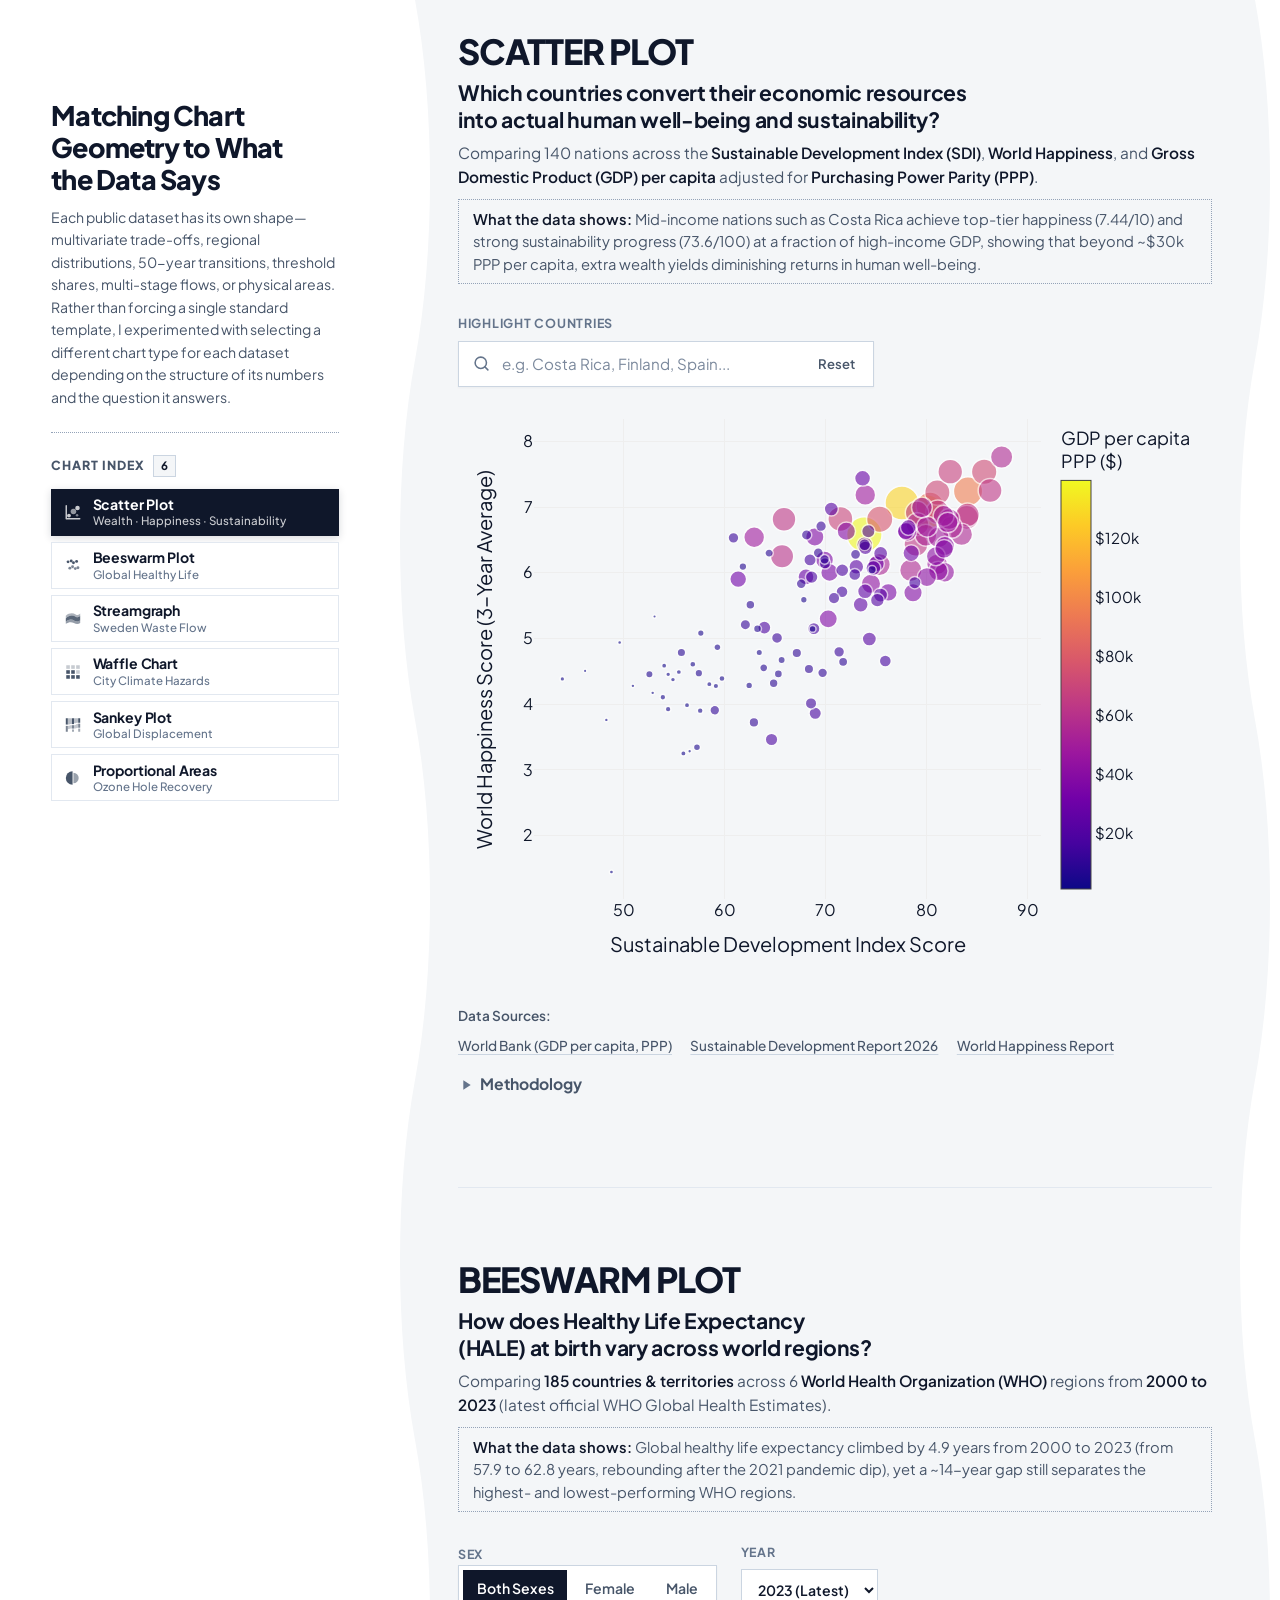
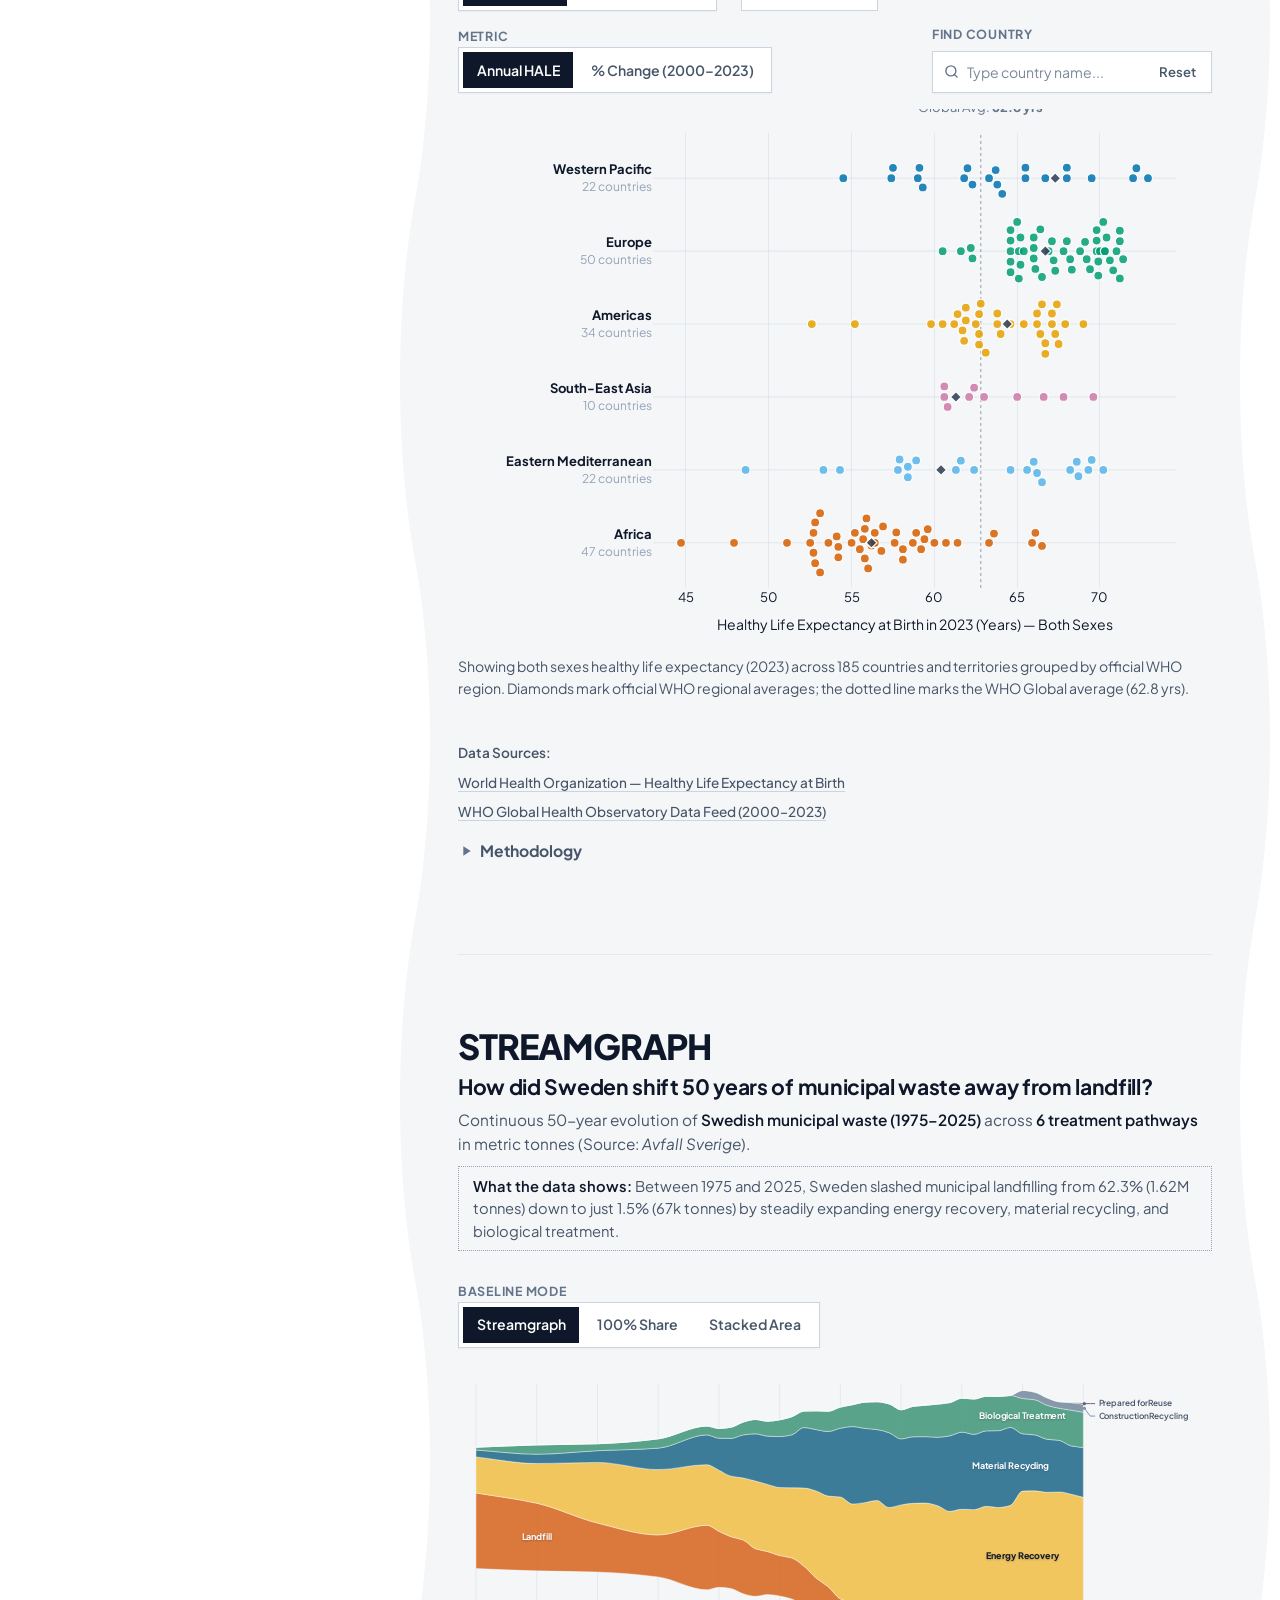
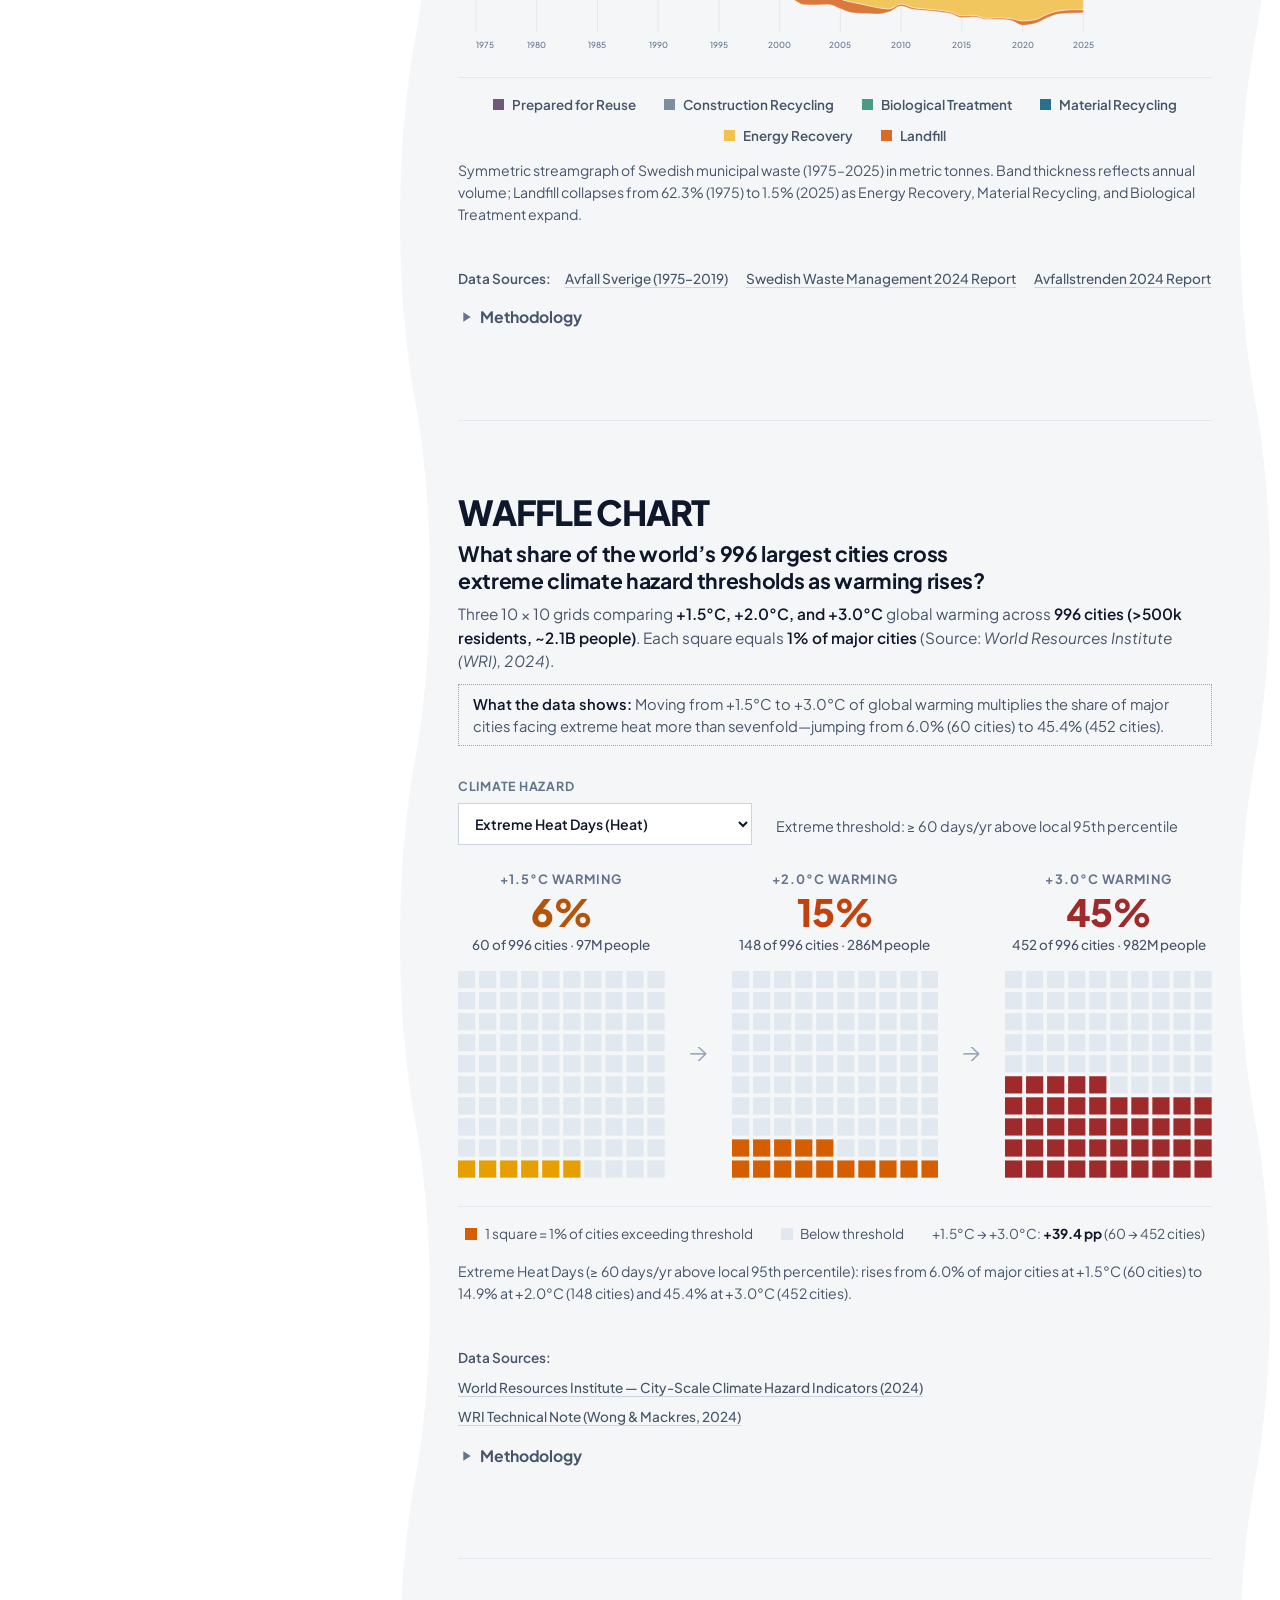
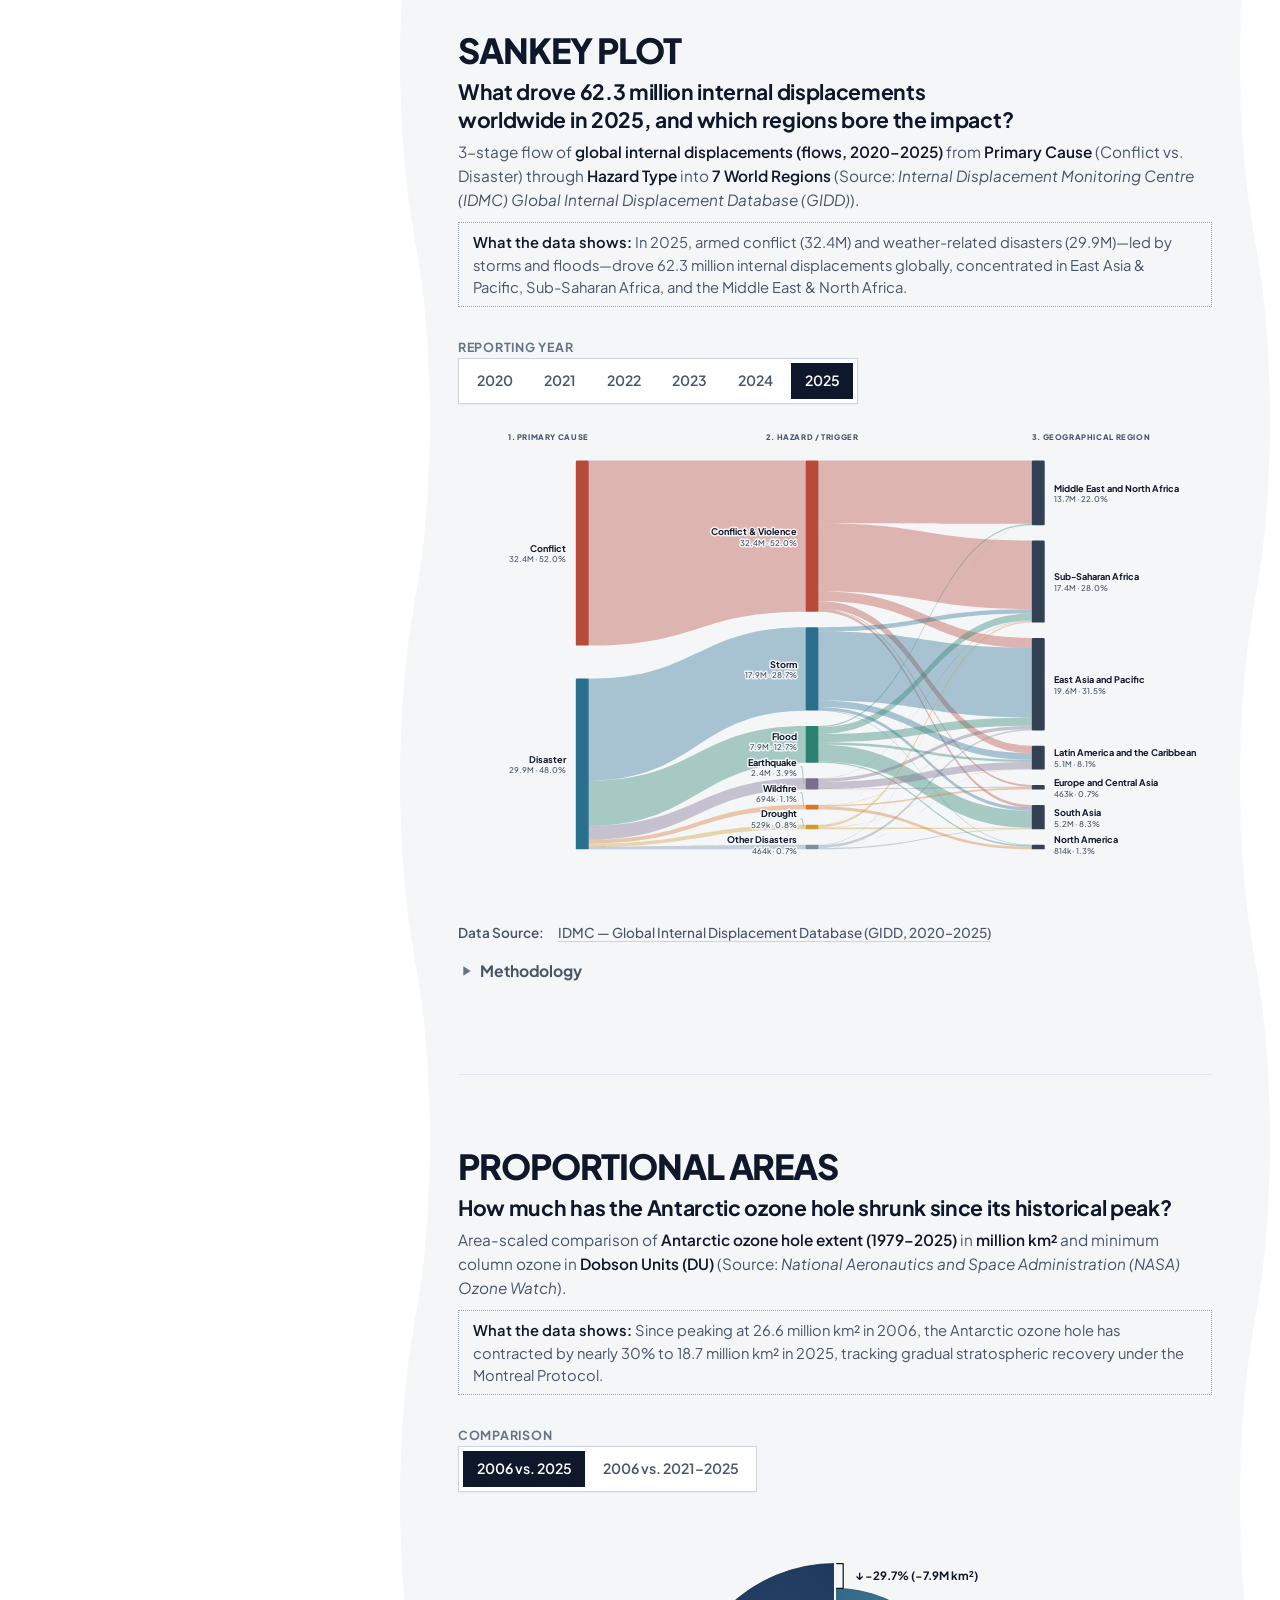
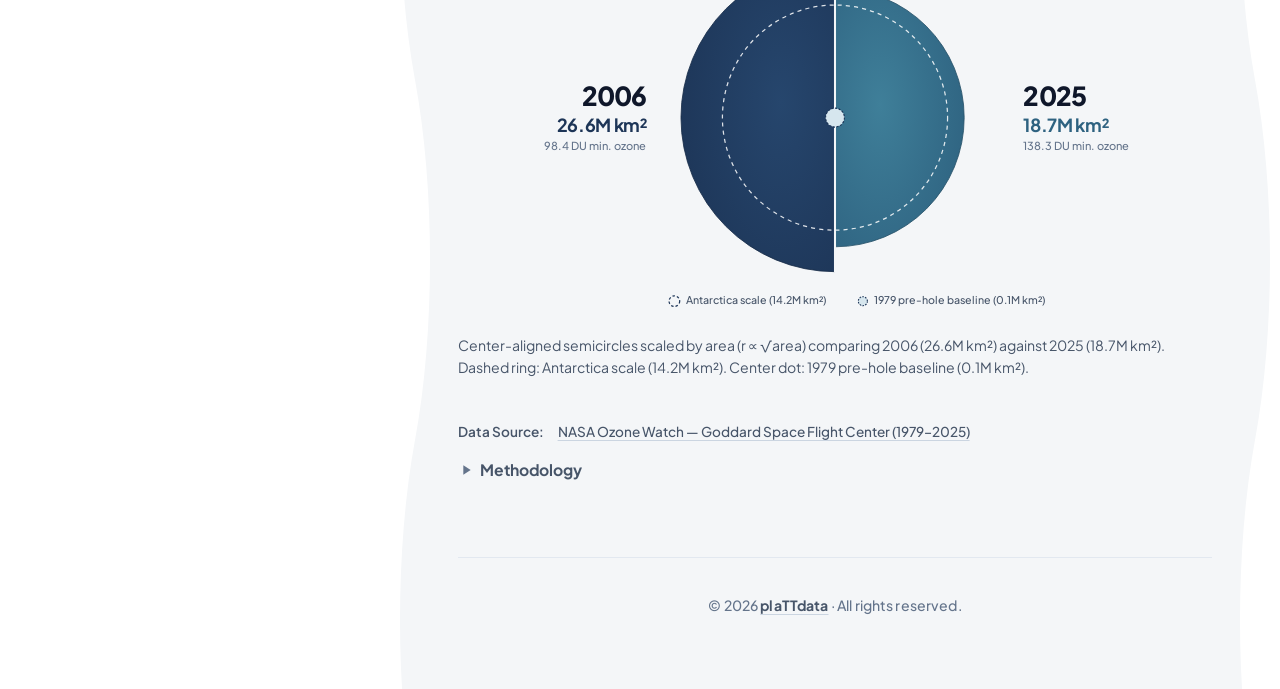
==== commit 8915c5ce: "style: more padding on the left and removed unnecessary horizontal lines" ====
--- a/index.html
+++ b/index.html
@@ -7,7 +7,7 @@
   <link rel="preconnect" href="https://fonts.googleapis.com">
   <link rel="preconnect" href="https://fonts.gstatic.com" crossorigin>
   <link href="https://fonts.googleapis.com/css2?family=Plus+Jakarta+Sans:wght@400;500;600;700;800&display=swap" rel="stylesheet">
-  <link rel="stylesheet" href="styles.css?v=2026">
+  <link rel="stylesheet" href="styles.css?v=1795780172">
 
   <!-- Vendor (required only for Scatter & Beeswarm templates) -->
   <script src="https://cdn.plot.ly/plotly-2.35.2.min.js" defer></script>
--- a/styles.css
+++ b/styles.css
@@ -57,11 +57,9 @@
 @layer layout {
   .page-shell {
     display: grid;
-    grid-template-columns: minmax(275px, 335px) minmax(0, 1fr);
+    grid-template-columns: minmax(320px, 390px) minmax(0, 1fr);
     align-items: start;
     width: 100%;
-    max-width: 1780px;
-    margin-inline: auto;
     background-color: var(--bg-page);
   }
 
@@ -71,13 +69,15 @@
     min-block-size: 100dvh;
     max-block-size: 100dvh;
     overflow-y: auto;
+    scrollbar-gutter: stable;
     overscroll-behavior: contain;
     background-color: var(--bg-page);
-    padding-block: 2.25rem 2rem;
-    padding-inline: 2.25rem;
+    padding-block: 2rem;
+    padding-inline: clamp(2.5rem, 4vw, 3.75rem) 2.25rem;
     display: flex;
     flex-direction: column;
-    justify-content: flex-start;
+    justify-content: center;
+    justify-content: safe center;
     align-items: stretch;
     gap: 1.5rem;
   }
@@ -122,6 +122,12 @@
     background-size: 50px 720px, 50px 720px, calc(100% - 98px) 100%;
   }
 
+  .container > main,
+  .container > .site-footer {
+    max-inline-size: 1380px;
+    margin-inline: auto;
+  }
+
   /* Vertical Chart Index in White Left Rail with CSS Scrollspy */
   .index-bar {
     width: 100%;
@@ -284,11 +290,13 @@
  * -------------------------------------------------------------------------- */
 @layer components {
   .chart-section {
-    scroll-margin-top: 1.75rem;
+    scroll-margin-top: 1rem;
   }
 
   .chart-section + .chart-section {
     margin-block-start: 5.5rem;
+    padding-block-start: 4.5rem;
+    border-block-start: 1px solid var(--border-subtle);
   }
 
   .chart-section:focus {
@@ -296,30 +304,29 @@
   }
 
   .section-header {
-    margin-block-end: 1.5rem;
-    padding-block-end: 1.35rem;
-    border-bottom: 1px solid var(--border-subtle);
+    margin-block-end: 1rem;
+    padding-block-end: 0.9rem;
   }
 
   .page-title {
     font-family: var(--font-sans);
-    font-size: clamp(1.65rem, 1.25rem + 1.35vw, 2.35rem);
+    font-size: clamp(1.55rem, 1.2rem + 1.2vw, 2.2rem);
     font-weight: 800;
     letter-spacing: -0.03em;
     line-height: 1.15;
-    margin-block: 0 0.75rem;
+    margin-block: 0 0.45rem;
     max-width: 1300px;
     text-wrap: balance;
     color: var(--text);
   }
 
   .section-question {
-    font-size: clamp(1.18rem, 1.05rem + 0.45vw, 1.4rem);
+    font-size: clamp(1.12rem, 1rem + 0.4vw, 1.32rem);
     font-weight: 700;
-    line-height: 1.32;
+    line-height: 1.3;
     letter-spacing: -0.015em;
     color: var(--text);
-    margin-block: 0 0.65rem;
+    margin-block: 0 0.45rem;
     max-width: 68ch;
     text-wrap: balance;
   }
@@ -327,8 +334,8 @@
   .page-subtitle {
     margin: 0;
     color: var(--text-secondary);
-    font-size: 1rem;
-    line-height: 1.6;
+    font-size: 0.96rem;
+    line-height: 1.55;
     max-width: 75ch;
     text-wrap: pretty;
   }
@@ -339,14 +346,14 @@
   }
 
   .dataset-takeaway {
-    margin-block: 1rem 0;
-    padding-block: 0.65rem;
-    padding-inline: 0.95rem;
+    margin-block: 0.65rem 0;
+    padding-block: 0.5rem;
+    padding-inline: 0.9rem;
     background: transparent;
     border: 1px dotted var(--border-dotted);
     color: var(--text-secondary);
-    font-size: 0.94rem;
-    line-height: 1.6;
+    font-size: 0.92rem;
+    line-height: 1.52;
     max-width: 76ch;
     text-wrap: pretty;
   }
@@ -361,8 +368,8 @@
     display: flex;
     flex-wrap: wrap;
     align-items: flex-end;
-    gap: 1rem 1.75rem;
-    margin-block-end: 1.5rem;
+    gap: 0.85rem 1.5rem;
+    margin-block-end: 1rem;
   }
 
   .control-group {
@@ -541,16 +548,16 @@
 
   /* Figure, Canvas, Tooltip & Error Banner */
   .viz-figure {
-    margin: 0 0 2rem;
+    margin: 0 0 1.5rem;
   }
 
   .chart-canvas {
     width: 100%;
-    min-height: 680px;
+    height: clamp(380px, calc(100dvh - 340px), 620px);
   }
 
   .chart-canvas--beeswarm {
-    min-height: 620px;
+    height: clamp(390px, calc(100dvh - 365px), 580px);
   }
 
   .viz-caption {
@@ -586,7 +593,6 @@
     display: flex;
     flex-direction: column;
     gap: 0.85rem;
-    border-top: 1px solid var(--border-subtle);
     padding-block-start: 1.15rem;
   }
 
@@ -776,7 +782,9 @@
   .streamgraph-svg {
     display: block;
     width: 100%;
+    max-inline-size: min(100%, calc(clamp(300px, calc(100dvh - 390px), 430px) * 1120 / 430));
     height: auto;
+    margin-inline: auto;
     overflow: visible;
   }
 
@@ -928,7 +936,7 @@
   .ozone-svg {
     display: block;
     width: 100%;
-    max-width: 920px;
+    max-inline-size: min(920px, 100%, calc(clamp(320px, calc(100dvh - 375px), 470px) * 920 / 492));
     height: auto;
     margin-inline: auto;
     overflow: visible;
@@ -1104,6 +1112,7 @@
   .sankey-svg {
     display: block;
     width: 100%;
+    max-inline-size: min(100%, calc(clamp(380px, calc(100dvh - 340px), 640px) * 1280 / 760));
     height: auto;
     margin-inline: auto;
     overflow: visible;
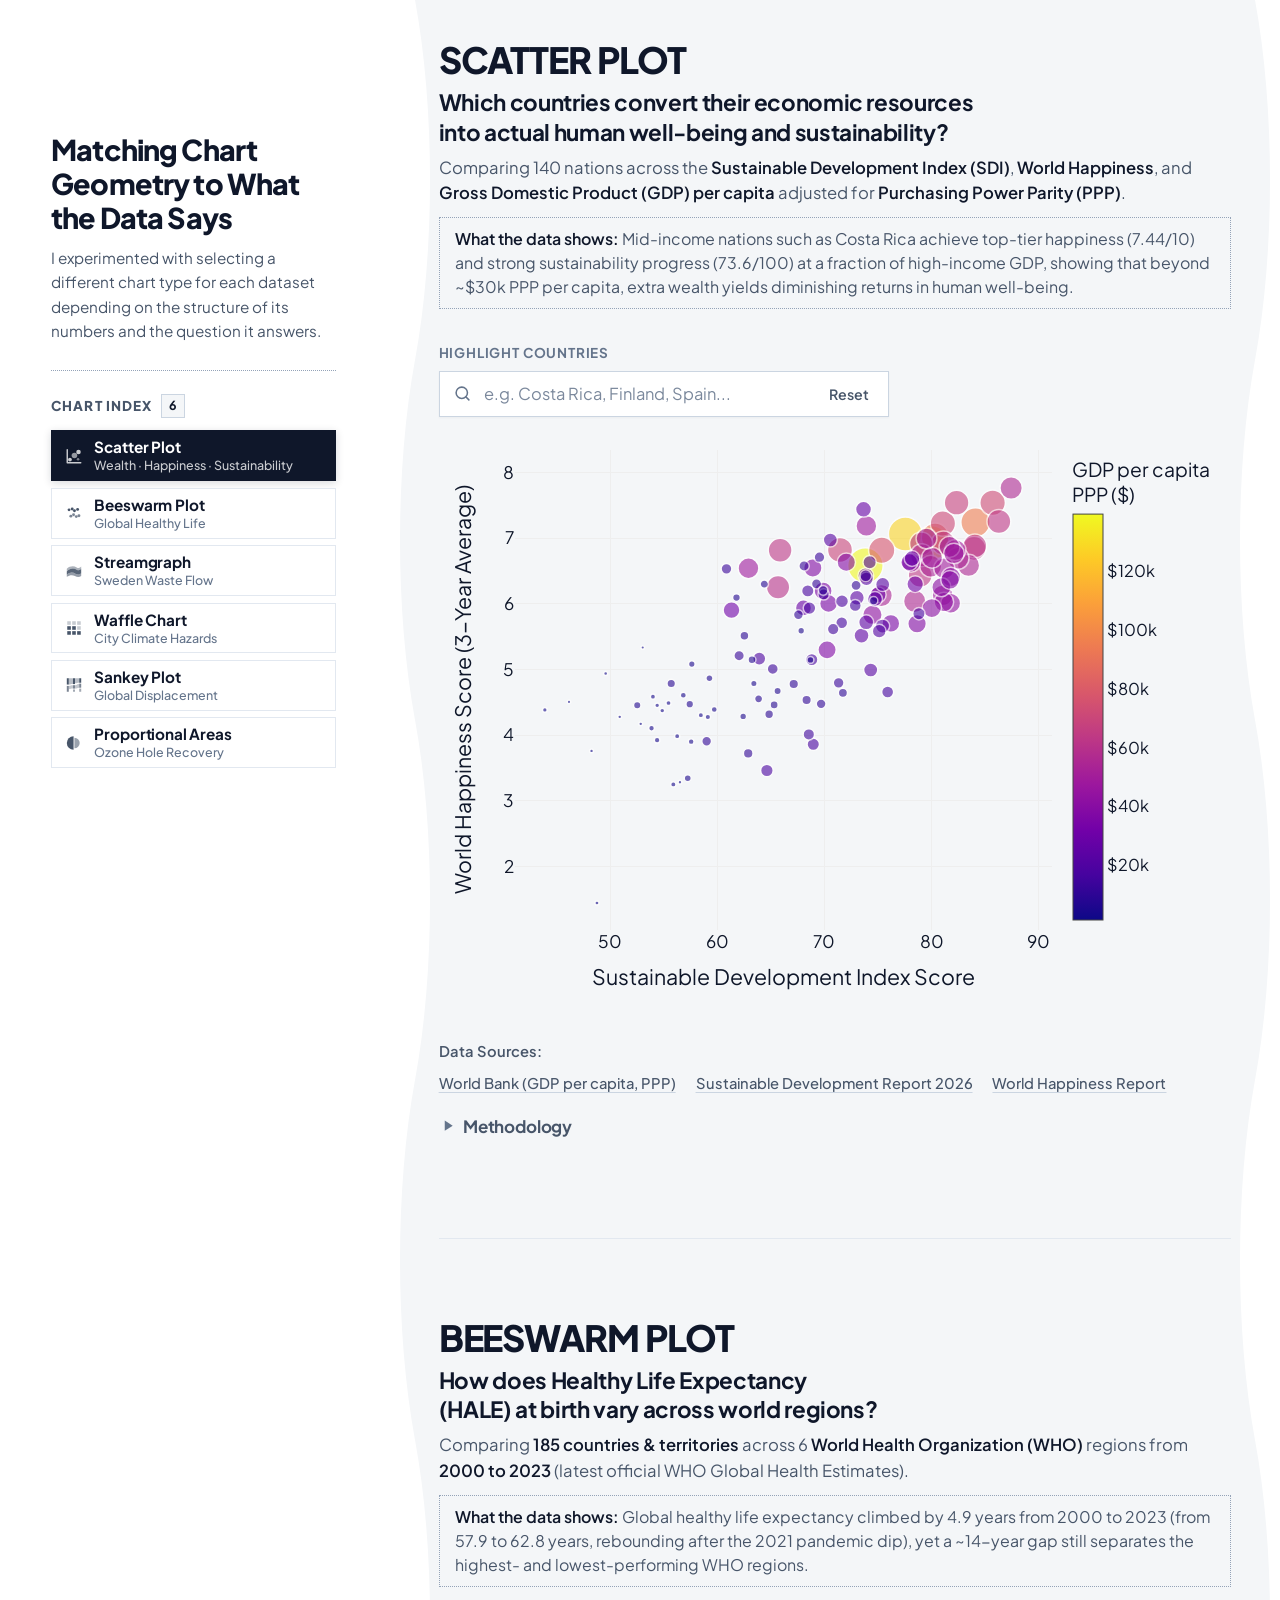
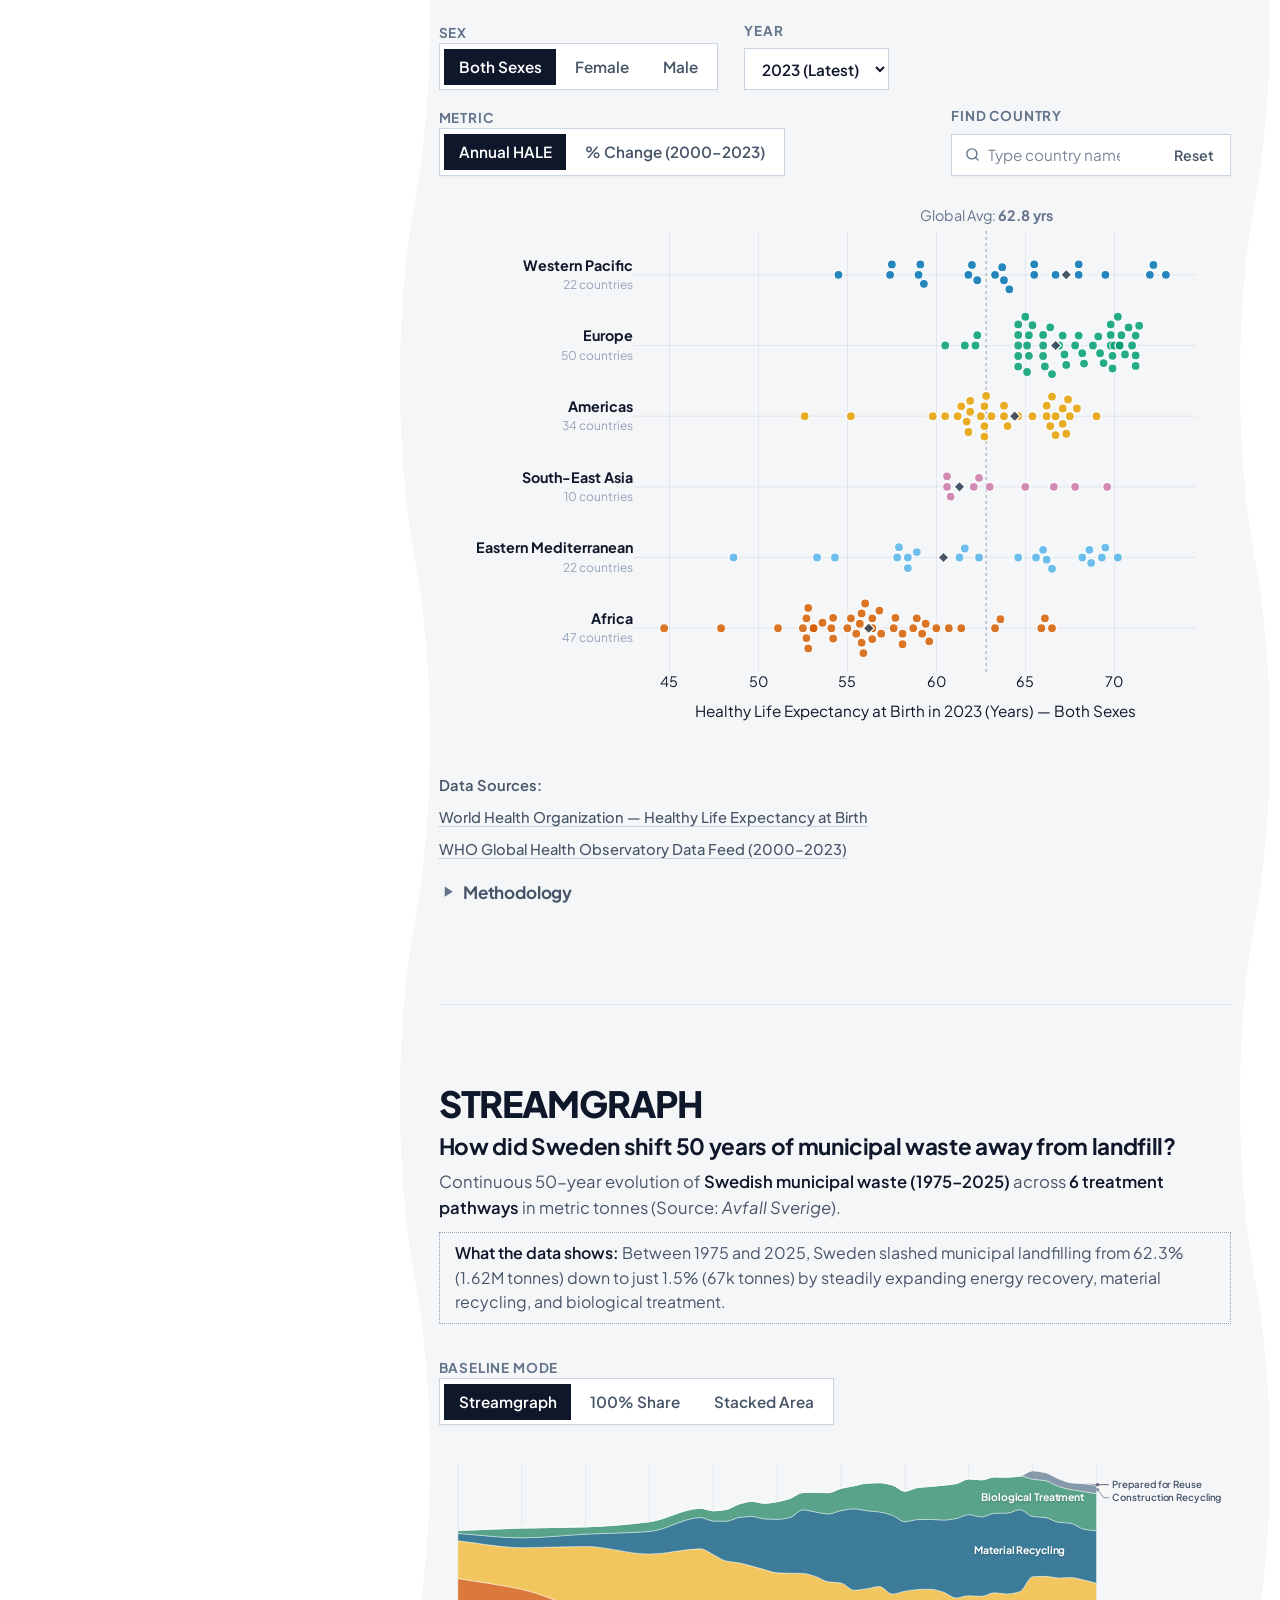
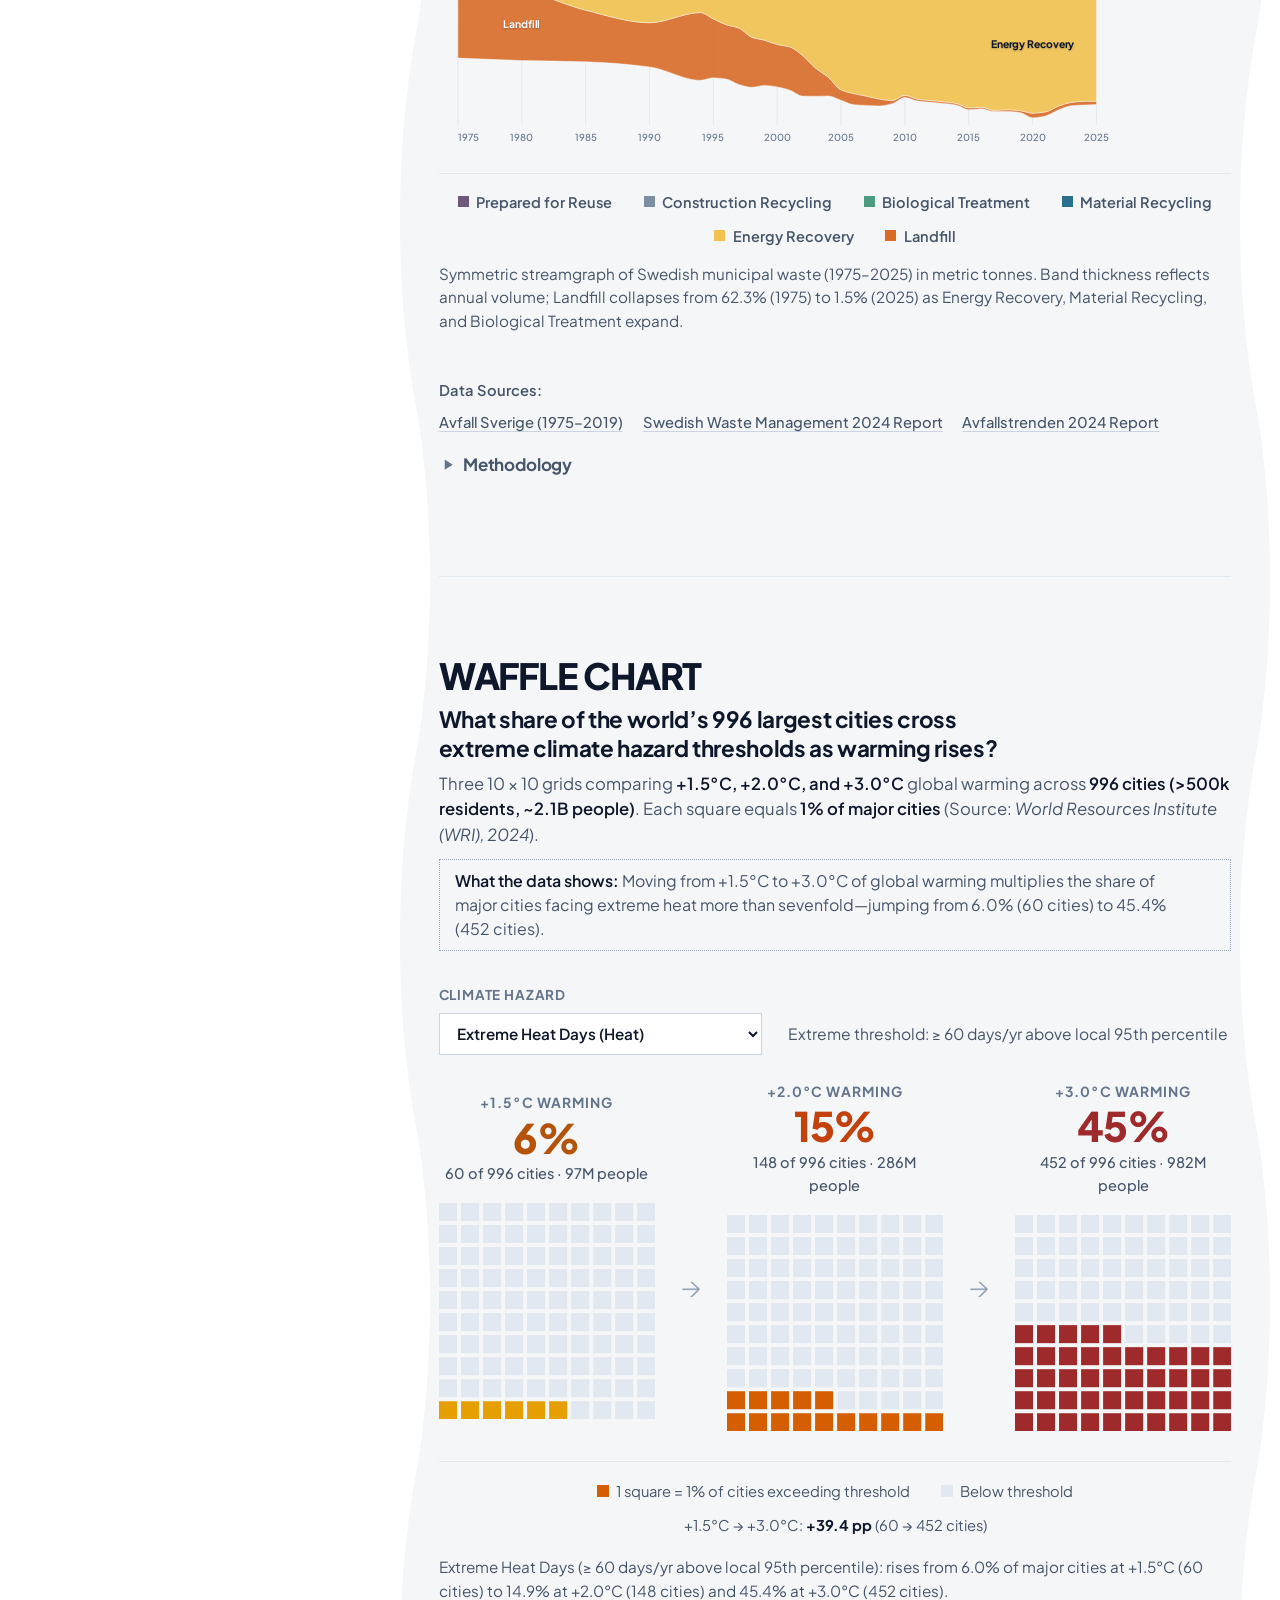
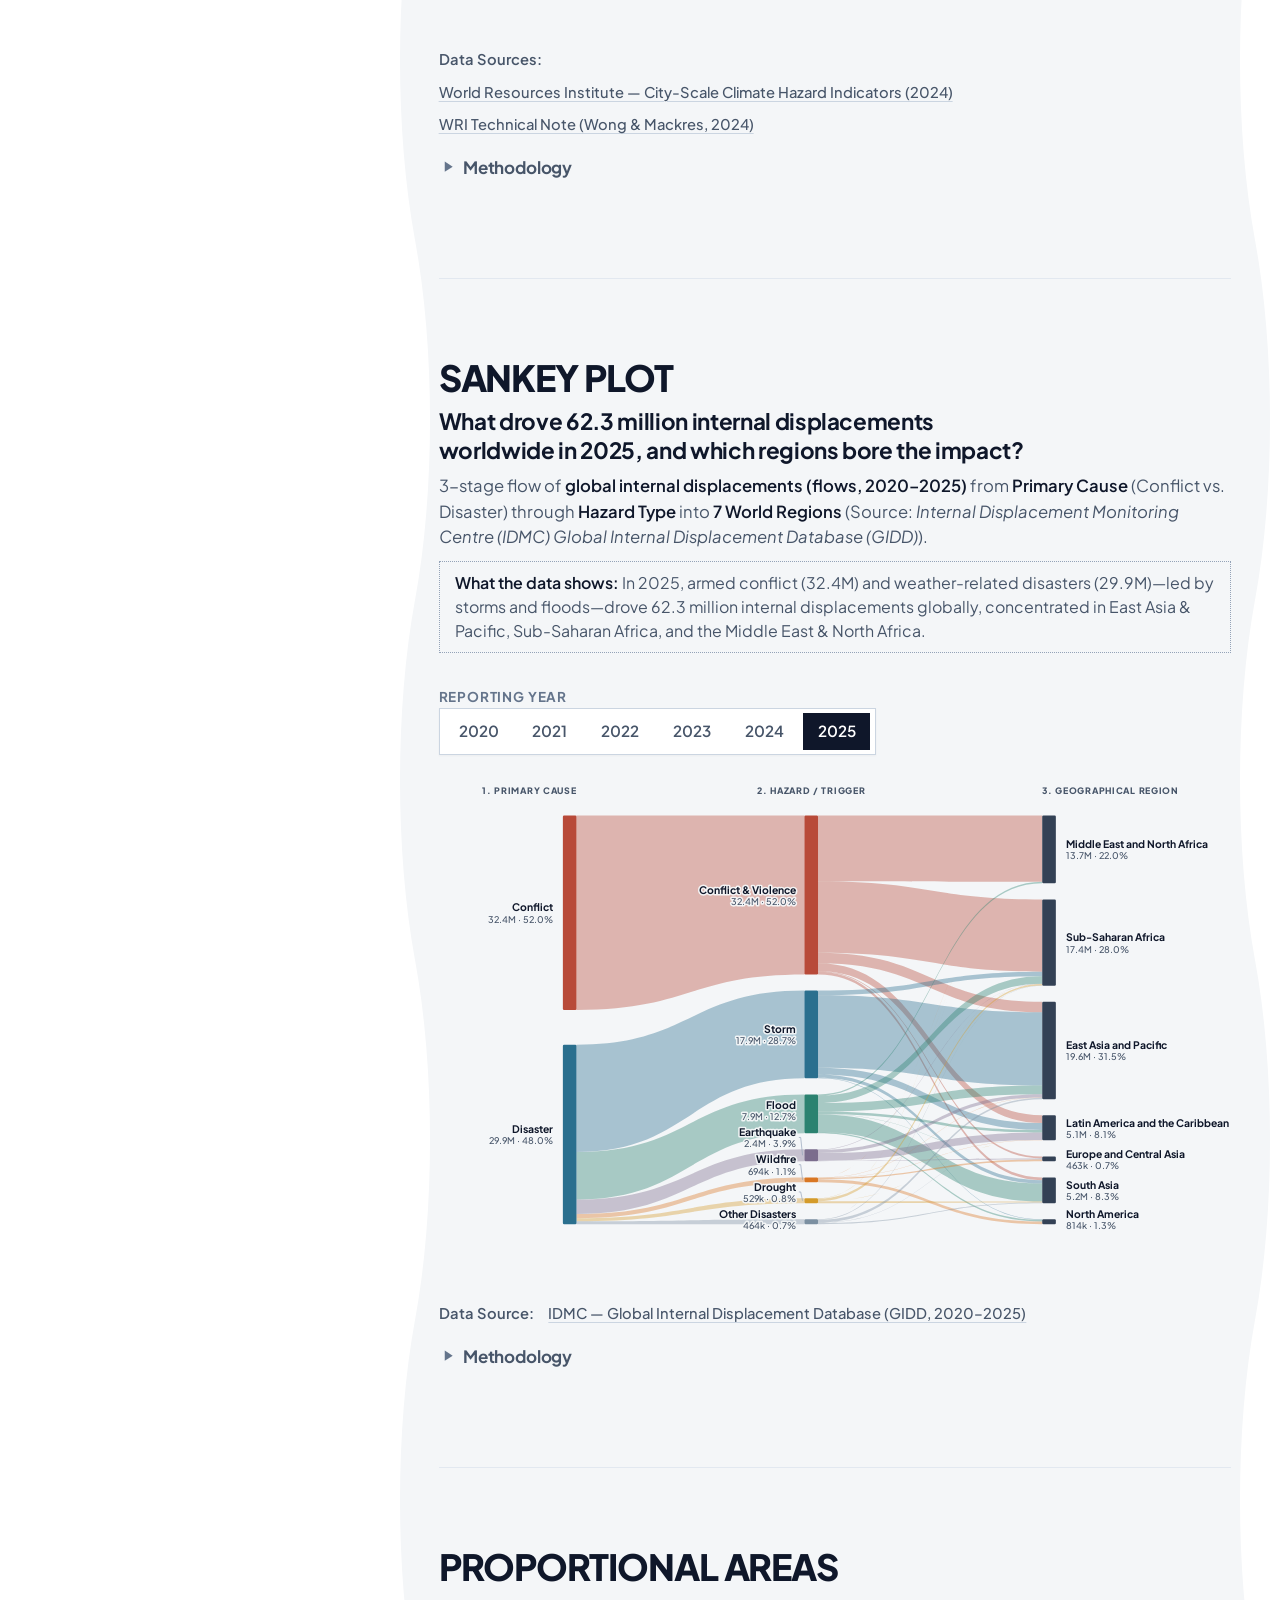
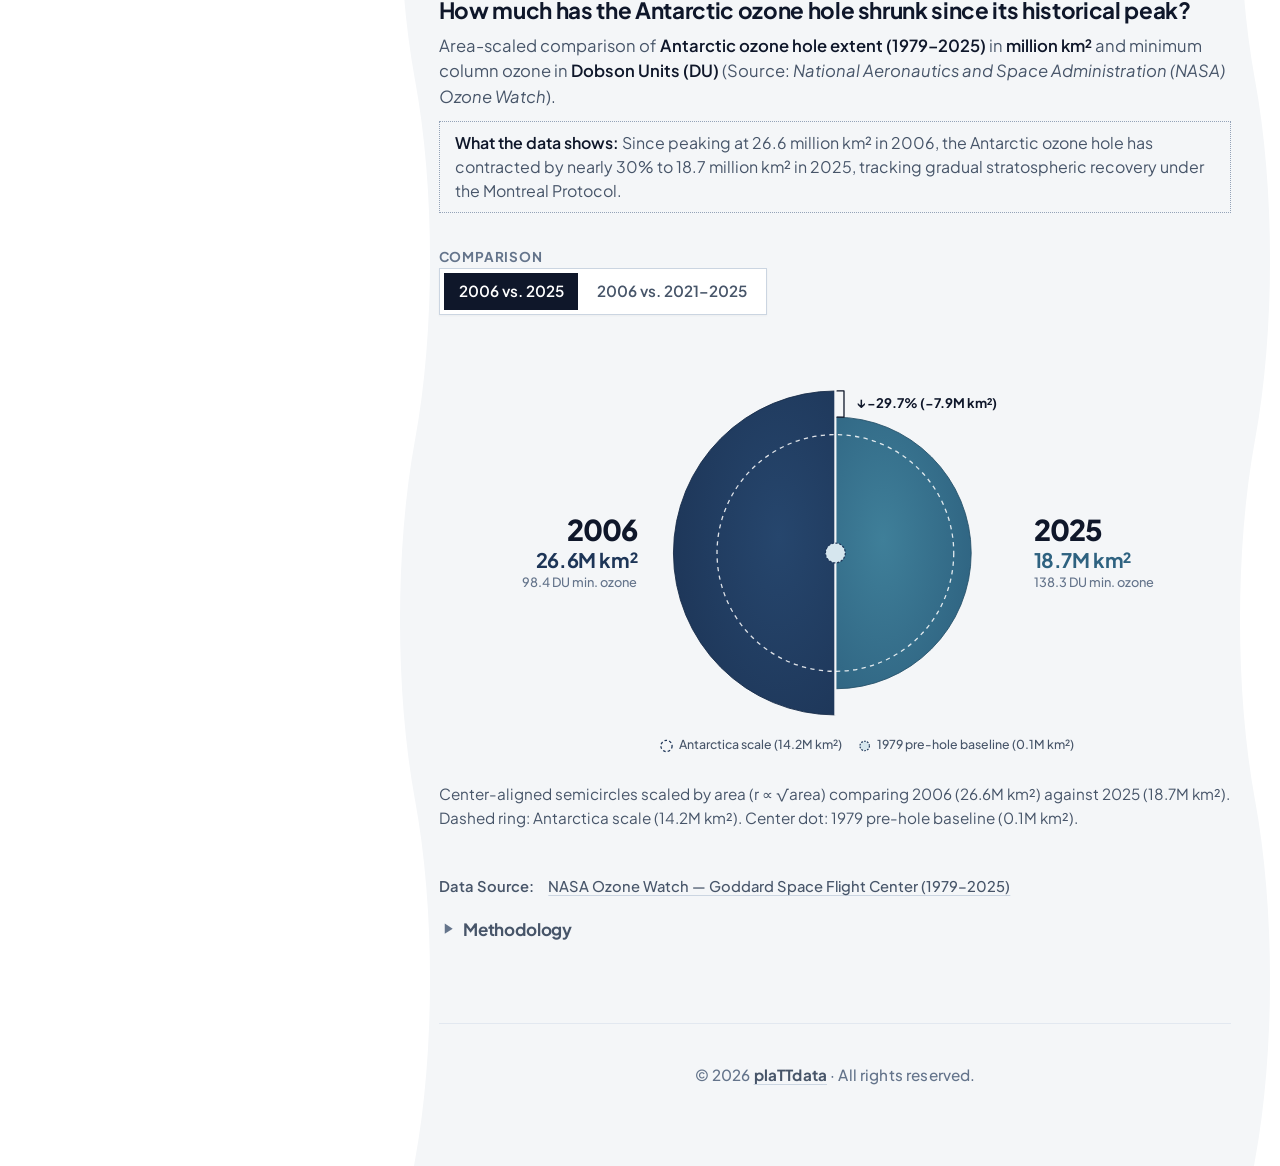
==== commit 1dfbf0a8: "style: summarized some explanations" ====
--- a/index.html
+++ b/index.html
@@ -7,7 +7,7 @@
   <link rel="preconnect" href="https://fonts.googleapis.com">
   <link rel="preconnect" href="https://fonts.gstatic.com" crossorigin>
   <link href="https://fonts.googleapis.com/css2?family=Plus+Jakarta+Sans:wght@400;500;600;700;800&display=swap" rel="stylesheet">
-  <link rel="stylesheet" href="styles.css?v=1795780172">
+  <link rel="stylesheet" href="styles.css?v=1795791073">
 
   <!-- Vendor (required only for Scatter & Beeswarm templates) -->
   <script src="https://cdn.plot.ly/plotly-2.35.2.min.js" defer></script>
@@ -16,8 +16,8 @@
   <script src="chart-core.js?v=2026" defer></script>
 
   <!-- Standalone reusable chart templates (keep only the scripts you use) -->
-  <script src="scatter.js?v=2026" defer></script>
-  <script src="beeswarm.js?v=2026" defer></script>
+  <script src="scatter.js?v=1795791073" defer></script>
+  <script src="beeswarm.js?v=1795792241" defer></script>
   <script src="streamgraph.js?v=2026" defer></script>
   <script src="waffle.js?v=2026" defer></script>
   <script src="sankey.js?v=2026" defer></script>
@@ -30,7 +30,7 @@
       <header class="portfolio-header">
         <h1 class="portfolio-title">Matching Chart Geometry to What the Data Says</h1>
         <p class="portfolio-lead">
-          Each public dataset has its own shape—multivariate trade-offs, regional distributions, 50-year transitions, threshold shares, multi-stage flows, or physical areas. Rather than forcing a single standard template, I experimented with selecting a different chart type for each dataset depending on the structure of its numbers and the question it answers.
+        I experimented with selecting a different chart type for each dataset depending on the structure of its numbers and the question it answers.
         </p>
       </header>
 
@@ -240,7 +240,7 @@
             <div class="notion-toggle-content">
               <div class="editorial-notes">
                 <p>
-                  Records are harmonized across 140 countries with complete coverage in all three international datasets. Subjective well-being uses the <em>World Happiness Report</em> Cantril ladder 3-year rolling average (2022–2024) to reduce annual survey sampling noise; sustainability uses the normalized <em>Sustainable Development Report</em> index across all 17 United Nations Sustainable Development Goals (UN SDGs); and economic output uses the latest available World Bank GDP per capita adjusted for PPP in constant 2021 international dollars, with marker radii scaled by square root (<code>r ∝ √GDP</code>) so circle area remains proportional to wealth.
+                  Subjective well-being uses the <em>World Happiness Report</em> Cantril ladder 3-year rolling average (2022–2024) to reduce annual survey sampling noise; sustainability uses the normalized <em>Sustainable Development Report</em> index across all 17 United Nations Sustainable Development Goals (UN SDGs); and economic output uses the latest available World Bank GDP per capita adjusted for PPP in constant 2021 international dollars, with marker radii scaled by square root (<code>r ∝ √GDP</code>) so circle area remains proportional to wealth.
                 </p>
               </div>
             </div>
@@ -345,9 +345,6 @@
             aria-label="Beeswarm plot of Healthy Life Expectancy at birth grouped across 6 World Health Organization regions"
             aria-describedby="beeswarm-caption"
           ></div>
-          <figcaption id="beeswarm-caption" class="viz-caption">
-            Showing both sexes healthy life expectancy (2023) across 185 countries and territories grouped by official WHO region. Diamonds mark regional averages; the dotted line marks the WHO Global average.
-          </figcaption>
         </figure>
 
         <p id="beeswarm-status" class="visually-hidden" aria-live="polite"></p>
@@ -380,7 +377,7 @@
             <div class="notion-toggle-content">
               <div class="editorial-notes">
                 <p>
-                  HALE at birth is estimated via the WHO Global Health Estimates Sullivan method, combining standard abridged life tables with age- and sex-specific disability prevalence weights from the Global Burden of Disease study across 185 member states (2000–2023). Regional diamonds reflect official WHO population-weighted aggregates, while country dots retain exact values and resolve density collisions via deterministic circle-tangent packing.
+                  Showing both sexes healthy life expectancy (2023) across 185 countries and territories grouped by official WHO region. Diamonds mark regional averages; the dotted line marks the WHO Global average. HALE at birth is estimated via the WHO Global Health Estimates Sullivan method, combining standard abridged life tables with age- and sex-specific disability prevalence weights from the Global Burden of Disease study across 185 member states (2000–2023). Regional diamonds reflect official WHO population-weighted aggregates, while country dots retain exact values and resolve density collisions via deterministic circle-tangent packing.
                 </p>
               </div>
             </div>
--- a/styles.css
+++ b/styles.css
@@ -34,6 +34,10 @@
     box-sizing: border-box;
   }
 
+  html {
+    font-size: 17.33px; /* 1pt (~1.33px) increase on standard 16px (12pt -> 13pt) base */
+  }
+
   @media (prefers-reduced-motion: no-preference) {
     html {
       scroll-behavior: smooth;
@@ -111,8 +115,8 @@
     min-inline-size: 0;
     width: 100%;
     min-height: 100vh;
-    padding-block: 2rem 4rem;
-    padding-inline: 4.25rem;
+    padding-block: 2.25rem 4rem;
+    padding-inline: clamp(2.5rem, 3.8vw, 4.5rem);
     background-image:
       url("data:image/svg+xml,%3Csvg%20xmlns%3D%22http%3A//www.w3.org/2000/svg%22%20viewBox%3D%220%200%2050%20720%22%20width%3D%2250%22%20height%3D%22720%22%3E%3Cpath%20d%3D%22M%2025%2C0%20C%2045%2C108%2045%2C252%2025%2C360%20C%205%2C468%205%2C612%2025%2C720%20L%2050%2C720%20L%2050%2C0%20Z%22%20fill%3D%22%23f4f6f8%22/%3E%3C/svg%3E"),
       url("data:image/svg+xml,%3Csvg%20xmlns%3D%22http%3A//www.w3.org/2000/svg%22%20viewBox%3D%220%200%2050%20720%22%20width%3D%2250%22%20height%3D%22720%22%3E%3Cpath%20d%3D%22M%2025%2C0%20C%2045%2C108%2045%2C252%2025%2C360%20C%205%2C468%205%2C612%2025%2C720%20L%200%2C720%20L%200%2C0%20Z%22%20fill%3D%22%23f4f6f8%22/%3E%3C/svg%3E"),
@@ -124,7 +128,7 @@
 
   .container > main,
   .container > .site-footer {
-    max-inline-size: 1380px;
+    max-inline-size: 1300px;
     margin-inline: auto;
   }
 
@@ -789,7 +793,7 @@
   }
 
   .stream-axis-label {
-    font-size: 12px;
+    font-size: 13.3px;
     font-weight: 500;
     fill: #64748b;
   }
@@ -799,7 +803,7 @@
   }
 
   .stream-band-label {
-    font-size: 13px;
+    font-size: 14.3px;
     font-weight: 700;
     letter-spacing: -0.01em;
     text-shadow: 0 1px 2px rgba(15, 23, 42, 0.28);
@@ -815,7 +819,7 @@
   }
 
   .stream-callout-label {
-    font-size: 12px;
+    font-size: 13.3px;
     font-weight: 600;
     letter-spacing: -0.01em;
     fill: var(--text-secondary);
@@ -957,14 +961,14 @@
   }
 
   .ozone-svg-period {
-    font-size: 32px;
+    font-size: 33.3px;
     font-weight: 800;
     letter-spacing: -0.03em;
     fill: #0f172a;
   }
 
   .ozone-svg-area {
-    font-size: 22px;
+    font-size: 23.3px;
     font-weight: 700;
     letter-spacing: -0.02em;
   }
@@ -978,19 +982,19 @@
   }
 
   .ozone-svg-du {
-    font-size: 13.5px;
+    font-size: 14.8px;
     font-weight: 500;
     fill: #64748b;
   }
 
   .ozone-svg-step-label {
-    font-size: 14px;
+    font-size: 15.3px;
     font-weight: 700;
     fill: #0f172a;
   }
 
   .ozone-svg-legend-text {
-    font-size: 13px;
+    font-size: 14.3px;
     font-weight: 500;
     fill: #475569;
   }
@@ -1119,7 +1123,7 @@
   }
 
   .sankey-col-kicker {
-    font-size: 13px;
+    font-size: 14.3px;
     font-weight: 800;
     letter-spacing: 0.08em;
     fill: #475569;
@@ -1168,13 +1172,13 @@
   }
 
   .sankey-idmc-title {
-    font-size: 15.5px;
+    font-size: 16.8px;
     font-weight: 700;
     fill: #0f172a;
   }
 
   .sankey-idmc-meta {
-    font-size: 13.5px;
+    font-size: 14.8px;
     font-weight: 500;
     fill: #475569;
   }
